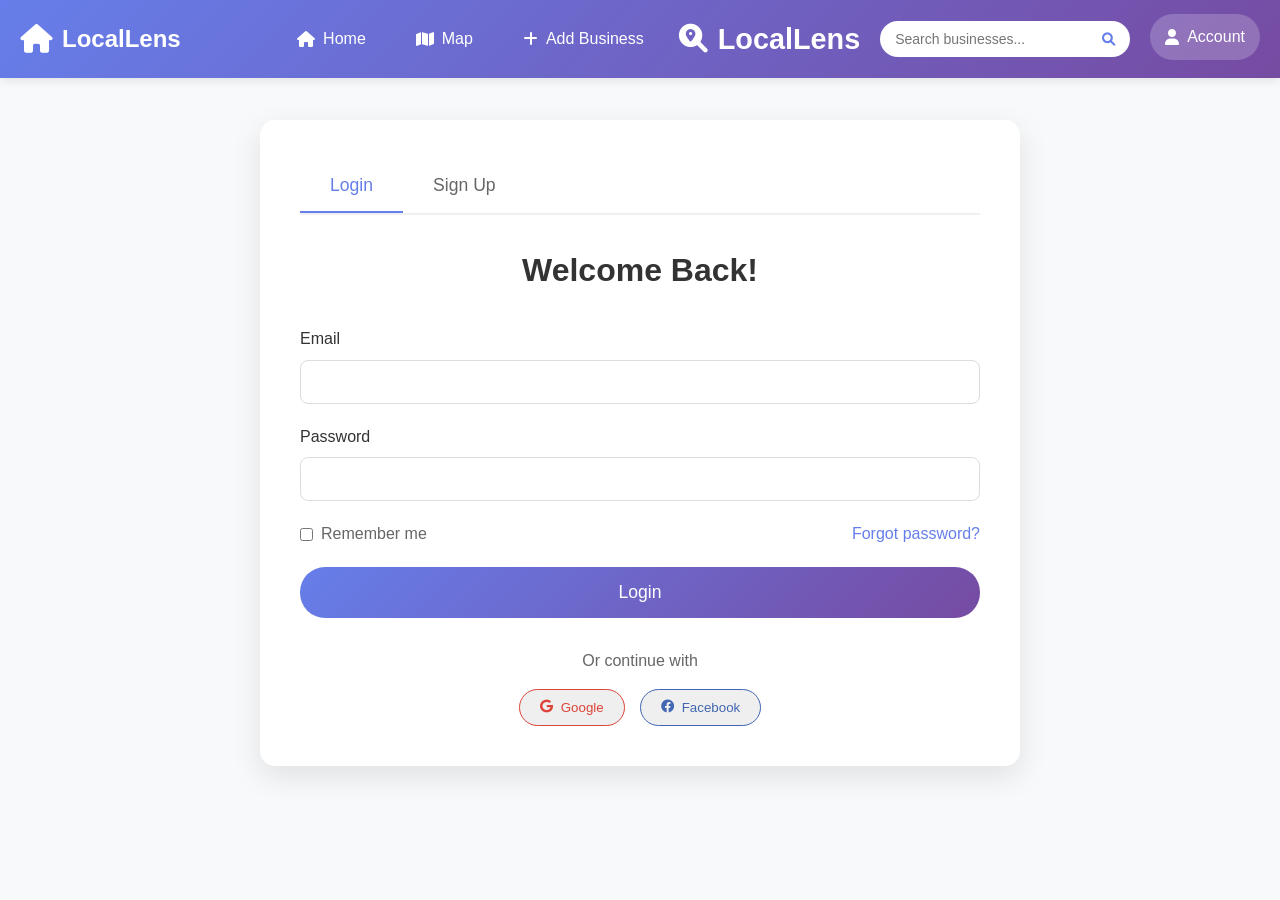
==== account.html @ c3199fb7 "Created first copy of app" ====
<!DOCTYPE html>
<html lang="en">
<head>
    <meta charset="UTF-8">
    <meta name="viewport" content="width=device-width, initial-scale=1.0">
    <title>LocalLens - Account</title>
    <link rel="stylesheet" href="styles.css">
    <link href="https://cdnjs.cloudflare.com/ajax/libs/font-awesome/6.0.0/css/all.min.css" rel="stylesheet">
</head>
<body>
    <!-- Navigation Bar -->
    <nav class="navbar">
        <div class="nav-container">
            <div class="nav-logo">
                <i class="fas fa-home"></i>
                <span id="logo-text">LocalLens</span>
            </div>
            <div class="nav-items">
                <a href="index.html" class="nav-item">
                    <i class="fas fa-home"></i>
                    <span>Home</span>
                </a>
                <a href="map.html" class="nav-item">
                    <i class="fas fa-map"></i>
                    <span>Map</span>
                </a>
                <a href="add-business.html" class="nav-item">
                    <i class="fas fa-plus"></i>
                    <span>Add Business</span>
                </a>
                <div class="nav-brand">
                    <i class="fas fa-search-location"></i>
                    <span>LocalLens</span>
                </div>
                <div class="search-container">
                    <input type="text" placeholder="Search businesses..." id="account-search">
                    <button type="button"><i class="fas fa-search"></i></button>
                </div>
                <a href="account.html" class="nav-item active">
                    <i class="fas fa-user"></i>
                    <span>Account</span>
                </a>
            </div>
        </div>
    </nav>

    <!-- Main Content -->
    <div class="main-content">
        <!-- Account Section -->
        <div class="account-container">
            <!-- Authentication Section -->
            <div id="auth-section" class="auth-section">
                <div class="auth-tabs">
                    <button class="auth-tab active" data-tab="login">Login</button>
                    <button class="auth-tab" data-tab="signup">Sign Up</button>
                </div>

                <!-- Login Form -->
                <div id="login-form" class="auth-form active">
                    <h2>Welcome Back!</h2>
                    <form id="login-form-element">
                        <div class="form-group">
                            <label for="login-email">Email</label>
                            <input type="email" id="login-email" required>
                        </div>
                        <div class="form-group">
                            <label for="login-password">Password</label>
                            <input type="password" id="login-password" required>
                        </div>
                        <div class="form-options">
                            <label>
                                <input type="checkbox" id="remember-me">
                                Remember me
                            </label>
                            <a href="#" class="forgot-password">Forgot password?</a>
                        </div>
                        <button type="submit" class="submit-btn">Login</button>
                    </form>
                    <div class="social-login">
                        <p>Or continue with</p>
                        <div class="social-buttons">
                            <button class="social-btn google">
                                <i class="fab fa-google"></i>
                                Google
                            </button>
                            <button class="social-btn facebook">
                                <i class="fab fa-facebook"></i>
                                Facebook
                            </button>
                        </div>
                    </div>
                </div>

                <!-- Sign Up Form -->
                <div id="signup-form" class="auth-form">
                    <h2>Join LocalLens</h2>
                    <form id="signup-form-element">
                        <div class="form-group">
                            <label for="signup-name">Full Name</label>
                            <input type="text" id="signup-name" required>
                        </div>
                        <div class="form-group">
                            <label for="signup-email">Email</label>
                            <input type="email" id="signup-email" required>
                        </div>
                        <div class="form-group">
                            <label for="signup-password">Password</label>
                            <input type="password" id="signup-password" required>
                        </div>
                        <div class="form-group">
                            <label for="confirm-password">Confirm Password</label>
                            <input type="password" id="confirm-password" required>
                        </div>
                        <div class="form-options">
                            <label>
                                <input type="checkbox" id="agree-terms" required>
                                I agree to the Terms of Service and Privacy Policy
                            </label>
                        </div>
                        <button type="submit" class="submit-btn">Create Account</button>
                    </form>
                </div>
            </div>

            <!-- User Profile Section (Hidden by default) -->
            <div id="profile-section" class="profile-section" style="display: none;">
                <div class="profile-header">
                    <div class="profile-info">
                        <div class="profile-picture-container">
                            <img id="profile-picture" src="https://images.unsplash.com/photo-1535713875002-d1d0cf377fde?w=150&h=150&fit=crop&crop=face" alt="Profile Picture">
                            <button id="change-profile-pic" class="change-pic-btn">
                                <i class="fas fa-camera"></i>
                            </button>
                        </div>
                        <div class="profile-details">
                            <h2 id="profile-username">John Doe</h2>
                            <p id="profile-bio">Food enthusiast and local business supporter</p>
                        </div>
                    </div>
                    <button id="edit-profile-btn" class="edit-profile-btn">
                        <i class="fas fa-edit"></i>
                        Edit Profile
                    </button>
                </div>

                <!-- Profile Tabs -->
                <div class="profile-tabs">
                    <button class="profile-tab active" data-tab="favorites">Favorites</button>
                    <button class="profile-tab" data-tab="recent">Recently Viewed</button>
                    <button class="profile-tab" data-tab="reviews">My Reviews</button>
                </div>

                <!-- Favorites Tab -->
                <div id="favorites-tab" class="profile-content active">
                    <div class="favorites-grid">
                        <div class="favorite-item">
                            <img src="https://images.unsplash.com/photo-1565299624946-b28f40a0ca4b?w=300&h=200&fit=crop" alt="Business">
                            <div class="favorite-info">
                                <h4>Taco Paradise</h4>
                                <div class="favorite-rating">
                                    <i class="fas fa-star"></i>
                                    <span>4.5</span>
                                </div>
                                <p>Mexican Food • $$</p>
                                <button class="remove-favorite">
                                    <i class="fas fa-heart-broken"></i>
                                    Remove
                                </button>
                            </div>
                        </div>
                        <div class="favorite-item">
                            <img src="https://images.unsplash.com/photo-1546549032-9571cd6b27df?w=300&h=200&fit=crop" alt="Business">
                            <div class="favorite-info">
                                <h4>Artisan Coffee Co.</h4>
                                <div class="favorite-rating">
                                    <i class="fas fa-star"></i>
                                    <span>4.8</span>
                                </div>
                                <p>Coffee Shop • $</p>
                                <button class="remove-favorite">
                                    <i class="fas fa-heart-broken"></i>
                                    Remove
                                </button>
                            </div>
                        </div>
                    </div>
                </div>

                <!-- Recently Viewed Tab -->
                <div id="recent-tab" class="profile-content">
                    <div class="recent-list">
                        <div class="recent-item">
                            <div class="recent-info">
                                <h4>Local Bookstore</h4>
                                <p>Visited 2 days ago</p>
                                <div class="recent-rating">
                                    <i class="fas fa-star"></i>
                                    <span>4.2</span>
                                </div>
                            </div>
                            <a href="#" class="view-again-btn">View Again</a>
                        </div>
                        <div class="recent-item">
                            <div class="recent-info">
                                <h4>Community Garden</h4>
                                <p>Visited 1 week ago</p>
                                <div class="recent-rating">
                                    <i class="fas fa-star"></i>
                                    <span>4.7</span>
                                </div>
                            </div>
                            <a href="#" class="view-again-btn">View Again</a>
                        </div>
                    </div>
                </div>

                <!-- Reviews Tab -->
                <div id="reviews-tab" class="profile-content">
                    <div class="reviews-list">
                        <div class="review-item">
                            <div class="review-header">
                                <h4>Taco Paradise</h4>
                                <div class="review-stars">
                                    <i class="fas fa-star"></i>
                                    <i class="fas fa-star"></i>
                                    <i class="fas fa-star"></i>
                                    <i class="fas fa-star"></i>
                                    <i class="fas fa-star"></i>
                                </div>
                                <span class="review-date">2 days ago</span>
                            </div>
                            <p class="review-text">Amazing tacos and friendly service! The margaritas are also fantastic.</p>
                            <button class="edit-review-btn">
                                <i class="fas fa-edit"></i>
                                Edit Review
                            </button>
                        </div>
                        <div class="review-item">
                            <div class="review-header">
                                <h4>Artisan Coffee Co.</h4>
                                <div class="review-stars">
                                    <i class="fas fa-star"></i>
                                    <i class="fas fa-star"></i>
                                    <i class="fas fa-star"></i>
                                    <i class="fas fa-star"></i>
                                    <i class="far fa-star"></i>
                                </div>
                                <span class="review-date">1 week ago</span>
                            </div>
                            <p class="review-text">Great coffee and cozy atmosphere. A bit pricey but worth it for the quality.</p>
                            <button class="edit-review-btn">
                                <i class="fas fa-edit"></i>
                                Edit Review
                            </button>
                        </div>
                    </div>
                </div>
            </div>
        </div>
    </div>

    <!-- Edit Profile Modal -->
    <div id="edit-profile-modal" class="modal">
        <div class="modal-content">
            <div class="modal-header">
                <h2>Edit Profile</h2>
                <button class="close-btn">&times;</button>
            </div>
            <div class="modal-body">
                <form id="edit-profile-form">
                    <div class="form-group">
                        <label for="edit-name">Full Name</label>
                        <input type="text" id="edit-name" value="John Doe">
                    </div>
                    <div class="form-group">
                        <label for="edit-bio">Bio</label>
                        <textarea id="edit-bio" rows="4">Food enthusiast and local business supporter</textarea>
                    </div>
                    <div class="form-group">
                        <label for="edit-email">Email</label>
                        <input type="email" id="edit-email" value="john.doe@example.com">
                    </div>
                    <button type="submit" class="submit-btn">Save Changes</button>
                </form>
            </div>
        </div>
    </div>

    <script src="script.js"></script>
</body>
</html>
---- styles.css ----
/* Global Styles */
* {
    margin: 0;
    padding: 0;
    box-sizing: border-box;
}

body {
    font-family: 'Segoe UI', Tahoma, Geneva, Verdana, sans-serif;
    line-height: 1.6;
    color: #333;
    background-color: #f8f9fa;
}

.container {
    max-width: 1200px;
    margin: 0 auto;
    padding: 0 20px;
}

/* Navigation Bar */
.navbar {
    background: linear-gradient(135deg, #667eea 0%, #764ba2 100%);
    padding: 1rem 0;
    position: fixed;
    top: 0;
    width: 100%;
    z-index: 1000;
    box-shadow: 0 2px 10px rgba(0,0,0,0.1);
}

.nav-container {
    max-width: 1400px;
    margin: 0 auto;
    display: flex;
    justify-content: space-between;
    align-items: center;
    padding: 0 20px;
}

.nav-logo {
    display: flex;
    align-items: center;
    color: white;
    font-size: 1.5rem;
    font-weight: bold;
    text-decoration: none;
}

.nav-logo i {
    margin-right: 10px;
    font-size: 1.8rem;
}

.nav-items {
    display: flex;
    align-items: center;
    gap: 20px;
    flex-wrap: wrap;
}

.nav-item {
    display: flex;
    align-items: center;
    color: white;
    text-decoration: none;
    padding: 10px 15px;
    border-radius: 25px;
    transition: all 0.3s ease;
}

.nav-item:hover, .nav-item.active {
    background: rgba(255,255,255,0.2);
    transform: translateY(-2px);
}

.nav-item i {
    margin-right: 8px;
}

.nav-brand {
    color: white;
    font-size: 1.8rem;
    font-weight: bold;
    text-decoration: none;
    display: flex;
    align-items: center;
}

.nav-brand i {
    margin-right: 10px;
}

.search-container {
    position: relative;
    display: flex;
    align-items: center;
}

.search-container input {
    padding: 10px 40px 10px 15px;
    border: none;
    border-radius: 25px;
    width: 250px;
    outline: none;
    font-size: 14px;
}

.search-container button {
    position: absolute;
    right: 5px;
    background: none;
    border: none;
    color: #667eea;
    cursor: pointer;
    padding: 5px 10px;
}

/* Hero Section */
.hero {
    height: 100vh;
    background: linear-gradient(rgba(0,0,0,0.4), rgba(0,0,0,0.4)), 
                url('https://images.unsplash.com/photo-1519501025264-65ba15a82390?w=1920&h=1080&fit=crop');
    background-size: cover;
    background-position: center;
    display: flex;
    align-items: center;
    justify-content: center;
    text-align: center;
    color: white;
}

.hero-overlay {
    max-width: 800px;
    padding: 0 20px;
}

.hero-content h1 {
    font-size: 3.5rem;
    margin-bottom: 1rem;
    text-shadow: 2px 2px 4px rgba(0,0,0,0.5);
}

.hero-content p {
    font-size: 1.3rem;
    margin-bottom: 2rem;
    text-shadow: 1px 1px 2px rgba(0,0,0,0.5);
}

.cta-button {
    background: linear-gradient(45deg, #ff6b6b, #ee5a24);
    color: white;
    padding: 15px 30px;
    border: none;
    border-radius: 50px;
    font-size: 1.1rem;
    cursor: pointer;
    transition: all 0.3s ease;
    text-decoration: none;
    display: inline-flex;
    align-items: center;
    gap: 10px;
}

.cta-button:hover {
    transform: translateY(-3px);
    box-shadow: 0 10px 20px rgba(0,0,0,0.2);
}

/* How It Works Section */
.how-it-works {
    padding: 80px 0;
    background: white;
}

.how-it-works h2 {
    text-align: center;
    font-size: 2.5rem;
    margin-bottom: 3rem;
    color: #333;
}

.steps-container {
    display: grid;
    grid-template-columns: repeat(auto-fit, minmax(300px, 1fr));
    gap: 40px;
}

.step {
    text-align: center;
    padding: 30px;
    border-radius: 15px;
    background: #f8f9fa;
    transition: transform 0.3s ease;
}

.step:hover {
    transform: translateY(-10px);
}

.step-icon {
    width: 80px;
    height: 80px;
    background: linear-gradient(135deg, #667eea 0%, #764ba2 100%);
    border-radius: 50%;
    display: flex;
    align-items: center;
    justify-content: center;
    margin: 0 auto 20px;
    color: white;
    font-size: 2rem;
}

.step h3 {
    font-size: 1.5rem;
    margin-bottom: 15px;
    color: #333;
}

.step p {
    color: #666;
    line-height: 1.6;
}

/* About Us Section */
.about-us {
    padding: 80px 0;
    background: linear-gradient(135deg, #f093fb 0%, #f5576c 100%);
    color: white;
}

.about-content {
    display: grid;
    grid-template-columns: 1fr 1fr;
    gap: 50px;
    align-items: center;
}

.about-text h2 {
    font-size: 2.5rem;
    margin-bottom: 2rem;
}

.about-text p {
    font-size: 1.1rem;
    line-height: 1.8;
    margin-bottom: 1.5rem;
}

.about-image {
    border-radius: 15px;
    overflow: hidden;
    box-shadow: 0 20px 40px rgba(0,0,0,0.2);
}

.about-image img {
    width: 100%;
    height: auto;
    display: block;
}

/* Footer */
.footer {
    background: #2c3e50;
    color: white;
    padding: 50px 0 20px;
}

.footer-content {
    display: grid;
    grid-template-columns: repeat(auto-fit, minmax(250px, 1fr));
    gap: 40px;
    margin-bottom: 30px;
}

.footer-section h3 {
    font-size: 1.3rem;
    margin-bottom: 20px;
}

.footer-section ul {
    list-style: none;
}

.footer-section ul li {
    margin-bottom: 10px;
}

.footer-section ul li a {
    color: #bdc3c7;
    text-decoration: none;
    transition: color 0.3s ease;
}

.footer-section ul li a:hover {
    color: white;
}

.social-links {
    display: flex;
    gap: 15px;
}

.social-links a {
    color: #bdc3c7;
    font-size: 1.5rem;
    transition: color 0.3s ease;
}

.social-links a:hover {
    color: white;
}

.footer-bottom {
    text-align: center;
    padding-top: 20px;
    border-top: 1px solid #34495e;
    color: #bdc3c7;
}

/* Main Content */
.main-content {
    margin-top: 80px;
    min-height: calc(100vh - 80px);
}

/* Map Controls */
.map-controls {
    display: flex;
    justify-content: space-between;
    align-items: center;
    padding: 20px;
    background: white;
    border-bottom: 1px solid #e9ecef;
    position: sticky;
    top: 80px;
    z-index: 100;
}

.control-btn {
    background: #667eea;
    color: white;
    border: none;
    padding: 10px 20px;
    border-radius: 25px;
    cursor: pointer;
    display: flex;
    align-items: center;
    gap: 8px;
    transition: all 0.3s ease;
}

.control-btn:hover {
    background: #5a67d8;
    transform: translateY(-2px);
}

.filter-container {
    position: relative;
}

.filter-dropdown {
    position: absolute;
    top: 100%;
    right: 0;
    background: white;
    border: 1px solid #e9ecef;
    border-radius: 10px;
    padding: 20px;
    min-width: 250px;
    box-shadow: 0 10px 30px rgba(0,0,0,0.1);
    display: none;
    z-index: 1000;
}

.filter-dropdown.show {
    display: block;
}

.filter-group {
    margin-bottom: 15px;
}

.filter-group label {
    display: block;
    margin-bottom: 5px;
    font-weight: 500;
}

.filter-group select {
    width: 100%;
    padding: 8px 12px;
    border: 1px solid #ddd;
    border-radius: 5px;
    outline: none;
}

.apply-btn {
    background: #28a745;
    color: white;
    border: none;
    padding: 10px 20px;
    border-radius: 5px;
    cursor: pointer;
    width: 100%;
    font-weight: 500;
}

/* Map and Business Container */
.map-business-container {
    display: grid;
    grid-template-columns: 1fr 1fr;
    height: calc(100vh - 140px);
}

.map-section {
    position: relative;
    background: #f8f9fa;
    border-right: 1px solid #e9ecef;
}

#map {
    width: 100%;
    height: 100%;
}

.map-placeholder {
    display: flex;
    flex-direction: column;
    align-items: center;
    justify-content: center;
    height: 100%;
    color: #666;
    font-size: 1.2rem;
}

.map-placeholder i {
    font-size: 4rem;
    margin-bottom: 20px;
    color: #ccc;
}

.business-list-section {
    background: white;
    display: flex;
    flex-direction: column;
}

.business-list-header {
    display: flex;
    justify-content: space-between;
    align-items: center;
    padding: 20px;
    border-bottom: 1px solid #e9ecef;
}

.business-list-header h3 {
    font-size: 1.3rem;
    color: #333;
}

.view-toggle {
    display: flex;
    gap: 10px;
}

.view-btn {
    background: none;
    border: 1px solid #ddd;
    padding: 8px 12px;
    border-radius: 5px;
    cursor: pointer;
    transition: all 0.3s ease;
}

.view-btn.active {
    background: #667eea;
    color: white;
    border-color: #667eea;
}

/* Business List */
.business-list {
    flex: 1;
    overflow-y: auto;
}

.business-item {
    display: flex;
    justify-content: space-between;
    align-items: center;
    padding: 20px;
    border-bottom: 1px solid #e9ecef;
    transition: background 0.3s ease;
}

.business-item:hover {
    background: #f8f9fa;
}

.business-info h4 {
    font-size: 1.1rem;
    margin-bottom: 8px;
    color: #333;
}

.business-rating {
    display: flex;
    align-items: center;
    gap: 5px;
    margin-bottom: 8px;
}

.business-rating i {
    color: #ffc107;
}

.business-category, .business-price, .business-distance {
    color: #666;
    font-size: 0.9rem;
    margin-bottom: 5px;
}

.business-actions {
    display: flex;
    gap: 10px;
}

.favorite-btn {
    background: none;
    border: none;
    color: #dc3545;
    cursor: pointer;
    font-size: 1.2rem;
    transition: color 0.3s ease;
}

.favorite-btn:hover, .favorite-btn.active {
    color: #c82333;
}

.details-btn {
    background: #667eea;
    color: white;
    border: none;
    padding: 8px 16px;
    border-radius: 20px;
    cursor: pointer;
    font-size: 0.9rem;
    transition: background 0.3s ease;
}

.details-btn:hover {
    background: #5a67d8;
}

/* Business Details Modal */
.modal {
    display: none;
    position: fixed;
    z-index: 2000;
    left: 0;
    top: 0;
    width: 100%;
    height: 100%;
    background: rgba(0,0,0,0.5);
}

.modal.show {
    display: flex;
    align-items: center;
    justify-content: center;
}

.modal-content {
    background: white;
    border-radius: 15px;
    max-width: 900px;
    width: 90%;
    max-height: 90vh;
    overflow-y: auto;
    position: relative;
}

.modal-header {
    display: flex;
    justify-content: space-between;
    align-items: center;
    padding: 20px;
    border-bottom: 1px solid #e9ecef;
}

.modal-header h2 {
    color: #333;
}

.close-btn {
    background: none;
    border: none;
    font-size: 1.5rem;
    cursor: pointer;
    color: #666;
}

.modal-body {
    padding: 20px;
}

.business-details {
    display: grid;
    grid-template-columns: 1fr 1fr;
    gap: 30px;
}

.details-left {
    display: flex;
    flex-direction: column;
    gap: 20px;
}

.business-image {
    border-radius: 10px;
    overflow: hidden;
}

.business-image img {
    width: 100%;
    height: 200px;
    object-fit: cover;
}

.business-rating {
    display: flex;
    align-items: center;
    gap: 10px;
}

.stars {
    color: #ffc107;
}

.details-right {
    display: flex;
    flex-direction: column;
    gap: 25px;
}

.info-section h3, .description-section h3, .menu-section h3, .reviews-section h3 {
    font-size: 1.3rem;
    margin-bottom: 15px;
    color: #333;
}

.info-item {
    display: flex;
    align-items: center;
    gap: 10px;
    margin-bottom: 10px;
}

.info-item i {
    color: #667eea;
    width: 20px;
}

.menu-list {
    list-style: none;
}

.menu-list li {
    padding: 8px 0;
    border-bottom: 1px solid #f0f0f0;
}

.review-item {
    padding: 15px;
    border: 1px solid #e9ecef;
    border-radius: 10px;
    margin-bottom: 15px;
}

.reviewer {
    font-weight: 600;
    color: #333;
}

.review-stars {
    color: #ffc107;
}

.review-text {
    margin-top: 10px;
    color: #666;
}

.modal-footer {
    display: flex;
    gap: 15px;
    padding: 20px;
    border-top: 1px solid #e9ecef;
}

.favorite-btn-modal {
    background: #dc3545;
    color: white;
    border: none;
    padding: 10px 20px;
    border-radius: 25px;
    cursor: pointer;
    display: flex;
    align-items: center;
    gap: 8px;
    transition: background 0.3s ease;
}

.favorite-btn-modal:hover {
    background: #c82333;
}

.write-review-btn {
    background: #667eea;
    color: white;
    border: none;
    padding: 10px 20px;
    border-radius: 25px;
    cursor: pointer;
    display: flex;
    align-items: center;
    gap: 8px;
    transition: background 0.3s ease;
}

.write-review-btn:hover {
    background: #5a67d8;
}

/* Account Section */
.account-container {
    max-width: 800px;
    margin: 0 auto;
    padding: 40px 20px;
}

/* Add Business Section */
.add-business-container {
    max-width: 1000px;
    margin: 0 auto;
    padding: 40px 20px;
}

.page-header {
    text-align: center;
    margin-bottom: 40px;
}

.page-header h1 {
    font-size: 2.5rem;
    margin-bottom: 15px;
    color: #333;
}

.page-header p {
    font-size: 1.2rem;
    color: #666;
}

.business-form-container {
    background: white;
    border-radius: 15px;
    padding: 40px;
    box-shadow: 0 10px 30px rgba(0,0,0,0.1);
}

.business-form {
    display: flex;
    flex-direction: column;
    gap: 30px;
}

.form-section {
    border-bottom: 1px solid #e9ecef;
    padding-bottom: 30px;
}

.form-section:last-child {
    border-bottom: none;
    padding-bottom: 0;
}

.form-section h2 {
    font-size: 1.5rem;
    margin-bottom: 20px;
    color: #333;
    display: flex;
    align-items: center;
    gap: 10px;
}

.form-grid {
    display: grid;
    grid-template-columns: repeat(auto-fit, minmax(250px, 1fr));
    gap: 20px;
}

.form-group textarea {
    resize: vertical;
    min-height: 100px;
}

.help-text {
    font-size: 0.9rem;
    color: #666;
    margin-top: 5px;
}

.form-actions {
    display: flex;
    gap: 15px;
    justify-content: flex-end;
    margin-top: 30px;
}

.primary-btn {
    background: linear-gradient(135deg, #667eea 0%, #764ba2 100%);
    color: white;
    border: none;
    padding: 15px 30px;
    border-radius: 25px;
    cursor: pointer;
    font-size: 1.1rem;
    display: flex;
    align-items: center;
    gap: 10px;
    transition: all 0.3s ease;
}

.primary-btn:hover {
    transform: translateY(-2px);
    box-shadow: 0 10px 20px rgba(0,0,0,0.2);
}

.secondary-btn {
    background: #6c757d;
    color: white;
    border: none;
    padding: 15px 30px;
    border-radius: 25px;
    cursor: pointer;
    font-size: 1.1rem;
    display: flex;
    align-items: center;
    gap: 10px;
    transition: all 0.3s ease;
}

.secondary-btn:hover {
    background: #5a6268;
    transform: translateY(-2px);
}

/* Success Message */
.success-message {
    background: linear-gradient(135deg, #28a745 0%, #20c997 100%);
    border-radius: 15px;
    padding: 40px;
    text-align: center;
    color: white;
    margin-top: 30px;
}

.success-content i {
    font-size: 4rem;
    margin-bottom: 20px;
}

.success-content h3 {
    font-size: 2rem;
    margin-bottom: 15px;
}

.success-content p {
    font-size: 1.1rem;
    margin-bottom: 30px;
    opacity: 0.9;
}

.success-btn {
    background: white;
    color: #28a745;
    border: none;
    padding: 12px 25px;
    border-radius: 25px;
    cursor: pointer;
    font-size: 1rem;
    margin: 0 10px;
    transition: all 0.3s ease;
}

.success-btn:hover {
    transform: translateY(-2px);
    box-shadow: 0 5px 15px rgba(0,0,0,0.2);
}

.auth-section {
    background: white;
    border-radius: 15px;
    padding: 40px;
    box-shadow: 0 10px 30px rgba(0,0,0,0.1);
    margin-bottom: 40px;
}

.auth-tabs {
    display: flex;
    margin-bottom: 30px;
    border-bottom: 2px solid #f0f0f0;
}

.auth-tab {
    background: none;
    border: none;
    padding: 15px 30px;
    font-size: 1.1rem;
    cursor: pointer;
    color: #666;
    border-bottom: 2px solid transparent;
    transition: all 0.3s ease;
}

.auth-tab.active {
    color: #667eea;
    border-bottom-color: #667eea;
}

.auth-form {
    display: none;
}

.auth-form.active {
    display: block;
}

.auth-form h2 {
    font-size: 2rem;
    margin-bottom: 30px;
    color: #333;
    text-align: center;
}

.form-group {
    margin-bottom: 20px;
}

.form-group label {
    display: block;
    margin-bottom: 8px;
    font-weight: 500;
    color: #333;
}

.form-group input, .form-group textarea {
    width: 100%;
    padding: 12px 15px;
    border: 1px solid #ddd;
    border-radius: 8px;
    font-size: 1rem;
    outline: none;
    transition: border-color 0.3s ease;
}

.form-group input:focus, .form-group textarea:focus {
    border-color: #667eea;
}

.form-options {
    display: flex;
    justify-content: space-between;
    align-items: center;
    margin-bottom: 20px;
}

.form-options label {
    display: flex;
    align-items: center;
    gap: 8px;
    color: #666;
}

.forgot-password {
    color: #667eea;
    text-decoration: none;
}

.forgot-password:hover {
    text-decoration: underline;
}

.submit-btn {
    background: linear-gradient(135deg, #667eea 0%, #764ba2 100%);
    color: white;
    border: none;
    padding: 15px 30px;
    border-radius: 25px;
    font-size: 1.1rem;
    cursor: pointer;
    width: 100%;
    transition: transform 0.3s ease;
}

.submit-btn:hover {
    transform: translateY(-2px);
}

.social-login {
    text-align: center;
    margin-top: 30px;
}

.social-login p {
    color: #666;
    margin-bottom: 15px;
}

.social-buttons {
    display: flex;
    gap: 15px;
    justify-content: center;
}

.social-btn {
    padding: 10px 20px;
    border: 1px solid #ddd;
    border-radius: 25px;
    cursor: pointer;
    display: flex;
    align-items: center;
    gap: 8px;
    transition: all 0.3s ease;
    text-decoration: none;
    color: #333;
}

.social-btn:hover {
    background: #f8f9fa;
    transform: translateY(-2px);
}

.social-btn.google {
    color: #db4437;
    border-color: #db4437;
}

.social-btn.facebook {
    color: #4267B2;
    border-color: #4267B2;
}

/* Profile Section */
.profile-section {
    background: white;
    border-radius: 15px;
    padding: 40px;
    box-shadow: 0 10px 30px rgba(0,0,0,0.1);
}

.profile-header {
    display: flex;
    justify-content: space-between;
    align-items: center;
    margin-bottom: 30px;
    padding-bottom: 20px;
    border-bottom: 1px solid #e9ecef;
}

.profile-info {
    display: flex;
    align-items: center;
    gap: 30px;
}

.profile-picture-container {
    position: relative;
}

.profile-picture-container img {
    width: 120px;
    height: 120px;
    border-radius: 50%;
    object-fit: cover;
    border: 4px solid #667eea;
}

.change-pic-btn {
    position: absolute;
    bottom: 0;
    right: 0;
    background: #667eea;
    color: white;
    border: none;
    border-radius: 50%;
    width: 40px;
    height: 40px;
    cursor: pointer;
    display: flex;
    align-items: center;
    justify-content: center;
    box-shadow: 0 2px 10px rgba(0,0,0,0.2);
}

.edit-profile-btn {
    background: #667eea;
    color: white;
    border: none;
    padding: 10px 20px;
    border-radius: 25px;
    cursor: pointer;
    display: flex;
    align-items: center;
    gap: 8px;
    transition: background 0.3s ease;
}

.edit-profile-btn:hover {
    background: #5a67d8;
}

.profile-tabs {
    display: flex;
    margin-bottom: 30px;
    border-bottom: 2px solid #f0f0f0;
}

.profile-tab {
    background: none;
    border: none;
    padding: 15px 30px;
    font-size: 1.1rem;
    cursor: pointer;
    color: #666;
    border-bottom: 2px solid transparent;
    transition: all 0.3s ease;
}

.profile-tab.active {
    color: #667eea;
    border-bottom-color: #667eea;
}

.profile-content {
    display: none;
}

.profile-content.active {
    display: block;
}

/* Favorites Grid */
.favorites-grid {
    display: grid;
    grid-template-columns: repeat(auto-fill, minmax(300px, 1fr));
    gap: 20px;
}

.favorite-item {
    background: #f8f9fa;
    border-radius: 15px;
    overflow: hidden;
    transition: transform 0.3s ease;
}

.favorite-item:hover {
    transform: translateY(-5px);
}

.favorite-item img {
    width: 100%;
    height: 200px;
    object-fit: cover;
}

.favorite-info {
    padding: 20px;
}

.favorite-info h4 {
    font-size: 1.2rem;
    margin-bottom: 10px;
    color: #333;
}

.favorite-rating {
    display: flex;
    align-items: center;
    gap: 5px;
    margin-bottom: 10px;
}

.favorite-rating i {
    color: #ffc107;
}

.favorite-info p {
    color: #666;
    margin-bottom: 15px;
}

.remove-favorite {
    background: #dc3545;
    color: white;
    border: none;
    padding: 8px 15px;
    border-radius: 20px;
    cursor: pointer;
    font-size: 0.9rem;
    transition: background 0.3s ease;
    display: flex;
    align-items: center;
    gap: 5px;
}

.remove-favorite:hover {
    background: #c82333;
}

/* Recent List */
.recent-list {
    display: flex;
    flex-direction: column;
    gap: 15px;
}

.recent-item {
    display: flex;
    justify-content: space-between;
    align-items: center;
    padding: 20px;
    background: #f8f9fa;
    border-radius: 10px;
    transition: background 0.3s ease;
}

.recent-item:hover {
    background: #e9ecef;
}

.recent-info h4 {
    font-size: 1.1rem;
    margin-bottom: 5px;
    color: #333;
}

.recent-info p {
    color: #666;
    margin-bottom: 10px;
}

.recent-rating {
    display: flex;
    align-items: center;
    gap: 5px;
}

.recent-rating i {
    color: #ffc107;
}

.view-again-btn {
    background: #667eea;
    color: white;
    border: none;
    padding: 8px 16px;
    border-radius: 20px;
    cursor: pointer;
    font-size: 0.9rem;
    transition: background 0.3s ease;
    text-decoration: none;
}

.view-again-btn:hover {
    background: #5a67d8;
}

/* Reviews List */
.reviews-list {
    display: flex;
    flex-direction: column;
    gap: 20px;
}

.review-item {
    padding: 20px;
    background: #f8f9fa;
    border-radius: 10px;
    border: 1px solid #e9ecef;
}

.review-header {
    display: flex;
    justify-content: space-between;
    align-items: center;
    margin-bottom: 15px;
}

.review-header h4 {
    font-size: 1.1rem;
    color: #333;
}

.review-date {
    color: #666;
    font-size: 0.9rem;
}

.edit-review-btn {
    background: #667eea;
    color: white;
    border: none;
    padding: 8px 16px;
    border-radius: 20px;
    cursor: pointer;
    font-size: 0.9rem;
    transition: background 0.3s ease;
    display: flex;
    align-items: center;
    gap: 5px;
}

.edit-review-btn:hover {
    background: #5a67d8;
}

/* Responsive Design */
@media (max-width: 768px) {
    .nav-container {
        flex-direction: column;
        gap: 15px;
    }

    .nav-items {
        flex-wrap: wrap;
        justify-content: center;
        gap: 15px;
    }

    .search-container input {
        width: 200px;
    }

    .hero-content h1 {
        font-size: 2.5rem;
    }

    .about-content {
        grid-template-columns: 1fr;
        text-align: center;
    }

    .map-business-container {
        grid-template-columns: 1fr;
        height: auto;
    }

    .map-section {
        height: 400px;
        border-right: none;
        border-bottom: 1px solid #e9ecef;
    }

    .business-list-section {
        height: 600px;
    }

    .business-details {
        grid-template-columns: 1fr;
    }

    .profile-info {
        flex-direction: column;
        text-align: center;
        gap: 20px;
    }

    .favorites-grid {
        grid-template-columns: 1fr;
    }

    .recent-item {
        flex-direction: column;
        align-items: flex-start;
        gap: 15px;
    }

    .modal-content {
        width: 95%;
        margin: 20px;
    }
}

@media (max-width: 480px) {
    .hero-content h1 {
        font-size: 2rem;
    }

    .hero-content p {
        font-size: 1.1rem;
    }

    .steps-container {
        grid-template-columns: 1fr;
    }

    .auth-section, .profile-section {
        padding: 20px;
    }

    .search-container input {
        width: 150px;
    }

    .map-controls {
        flex-direction: column;
        gap: 15px;
    }

    .filter-dropdown {
        right: -50px;
    }
}
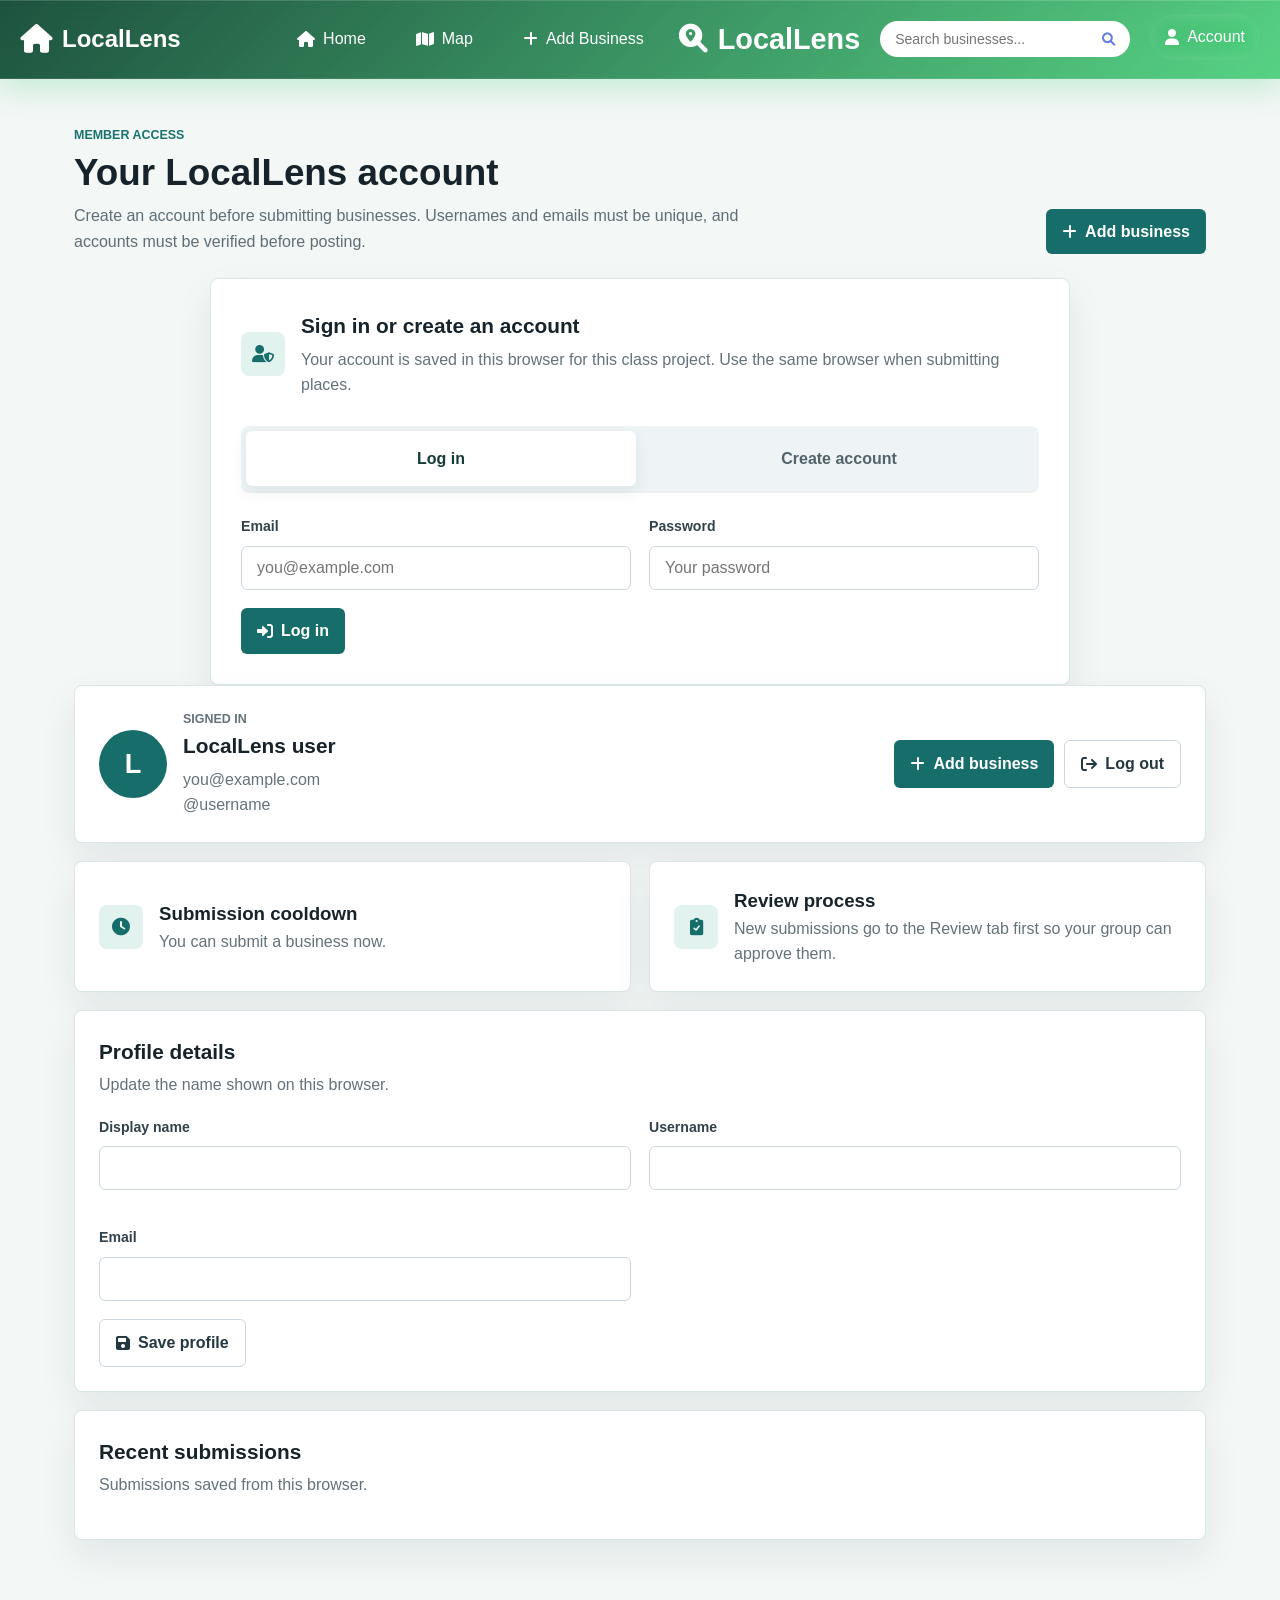
==== commit e8d69807: "Add username and email verification UI" ====
--- a/account.html
+++ b/account.html
@@ -4,288 +4,189 @@
     <meta charset="UTF-8">
     <meta name="viewport" content="width=device-width, initial-scale=1.0">
     <title>LocalLens - Account</title>
-    <link rel="stylesheet" href="styles.css">
+    <link rel="stylesheet" href="styles.css?v=10">
+    <link rel="stylesheet" href="account.css?v=2">
     <link href="https://cdnjs.cloudflare.com/ajax/libs/font-awesome/6.0.0/css/all.min.css" rel="stylesheet">
 </head>
-<body>
-    <!-- Navigation Bar -->
+<body class="account-page">
     <nav class="navbar">
         <div class="nav-container">
-            <div class="nav-logo">
+            <a class="nav-logo" href="index.html" aria-label="LocalLens home">
                 <i class="fas fa-home"></i>
                 <span id="logo-text">LocalLens</span>
-            </div>
+            </a>
             <div class="nav-items">
-                <a href="index.html" class="nav-item">
-                    <i class="fas fa-home"></i>
-                    <span>Home</span>
-                </a>
-                <a href="map.html" class="nav-item">
-                    <i class="fas fa-map"></i>
-                    <span>Map</span>
-                </a>
-                <a href="add-business.html" class="nav-item">
-                    <i class="fas fa-plus"></i>
-                    <span>Add Business</span>
-                </a>
-                <div class="nav-brand">
-                    <i class="fas fa-search-location"></i>
-                    <span>LocalLens</span>
-                </div>
+                <a href="index.html" class="nav-item"><i class="fas fa-home"></i><span>Home</span></a>
+                <a href="map.html" class="nav-item"><i class="fas fa-map"></i><span>Map</span></a>
+                <a href="add-business.html" class="nav-item"><i class="fas fa-plus"></i><span>Add Business</span></a>
+                <div class="nav-brand"><i class="fas fa-search-location"></i><span>LocalLens</span></div>
                 <div class="search-container">
                     <input type="text" placeholder="Search businesses..." id="account-search">
-                    <button type="button"><i class="fas fa-search"></i></button>
+                    <button type="button" aria-label="Search"><i class="fas fa-search"></i></button>
                 </div>
-                <a href="account.html" class="nav-item active">
-                    <i class="fas fa-user"></i>
-                    <span>Account</span>
-                </a>
+                <a href="account.html" class="nav-item active"><i class="fas fa-user"></i><span>Account</span></a>
             </div>
         </div>
     </nav>
 
-    <!-- Main Content -->
-    <div class="main-content">
-        <!-- Account Section -->
-        <div class="account-container">
-            <!-- Authentication Section -->
-            <div id="auth-section" class="auth-section">
-                <div class="auth-tabs">
-                    <button class="auth-tab active" data-tab="login">Login</button>
-                    <button class="auth-tab" data-tab="signup">Sign Up</button>
-                </div>
+    <main class="account-main">
+        <section class="account-hero">
+            <div>
+                <p class="account-kicker">Member access</p>
+                <h1>Your LocalLens account</h1>
+                <p>Create an account before submitting businesses. Usernames and emails must be unique, and accounts must be verified before posting.</p>
+            </div>
+            <a class="account-add-link" href="add-business.html"><i class="fas fa-plus"></i> Add business</a>
+        </section>
 
-                <!-- Login Form -->
-                <div id="login-form" class="auth-form active">
-                    <h2>Welcome Back!</h2>
-                    <form id="login-form-element">
-                        <div class="form-group">
-                            <label for="login-email">Email</label>
-                            <input type="email" id="login-email" required>
-                        </div>
-                        <div class="form-group">
-                            <label for="login-password">Password</label>
-                            <input type="password" id="login-password" required>
-                        </div>
-                        <div class="form-options">
-                            <label>
-                                <input type="checkbox" id="remember-me">
-                                Remember me
-                            </label>
-                            <a href="#" class="forgot-password">Forgot password?</a>
-                        </div>
-                        <button type="submit" class="submit-btn">Login</button>
-                    </form>
-                    <div class="social-login">
-                        <p>Or continue with</p>
-                        <div class="social-buttons">
-                            <button class="social-btn google">
-                                <i class="fab fa-google"></i>
-                                Google
-                            </button>
-                            <button class="social-btn facebook">
-                                <i class="fab fa-facebook"></i>
-                                Facebook
-                            </button>
-                        </div>
-                    </div>
-                </div>
-
-                <!-- Sign Up Form -->
-                <div id="signup-form" class="auth-form">
-                    <h2>Join LocalLens</h2>
-                    <form id="signup-form-element">
-                        <div class="form-group">
-                            <label for="signup-name">Full Name</label>
-                            <input type="text" id="signup-name" required>
-                        </div>
-                        <div class="form-group">
-                            <label for="signup-email">Email</label>
-                            <input type="email" id="signup-email" required>
-                        </div>
-                        <div class="form-group">
-                            <label for="signup-password">Password</label>
-                            <input type="password" id="signup-password" required>
-                        </div>
-                        <div class="form-group">
-                            <label for="confirm-password">Confirm Password</label>
-                            <input type="password" id="confirm-password" required>
-                        </div>
-                        <div class="form-options">
-                            <label>
-                                <input type="checkbox" id="agree-terms" required>
-                                I agree to the Terms of Service and Privacy Policy
-                            </label>
-                        </div>
-                        <button type="submit" class="submit-btn">Create Account</button>
-                    </form>
+        <section id="signed-out-view" class="account-card auth-card">
+            <div class="auth-intro">
+                <span class="auth-icon"><i class="fas fa-user-shield"></i></span>
+                <div>
+                    <h2>Sign in or create an account</h2>
+                    <p>Your account is saved in this browser for this class project. Use the same browser when submitting places.</p>
                 </div>
             </div>
 
-            <!-- User Profile Section (Hidden by default) -->
-            <div id="profile-section" class="profile-section" style="display: none;">
-                <div class="profile-header">
-                    <div class="profile-info">
-                        <div class="profile-picture-container">
-                            <img id="profile-picture" src="https://images.unsplash.com/photo-1535713875002-d1d0cf377fde?w=150&h=150&fit=crop&crop=face" alt="Profile Picture">
-                            <button id="change-profile-pic" class="change-pic-btn">
-                                <i class="fas fa-camera"></i>
-                            </button>
+            <div class="auth-tabs" role="tablist" aria-label="Account options">
+                <button class="auth-tab active" type="button" data-tab="login">Log in</button>
+                <button class="auth-tab" type="button" data-tab="signup">Create account</button>
+            </div>
+
+            <form id="login-form" class="auth-form active" autocomplete="on">
+                <div class="form-grid account-form-grid">
+                    <div class="form-group">
+                        <label for="login-email">Email</label>
+                        <input type="email" id="login-email" placeholder="you@example.com" required>
+                    </div>
+                    <div class="form-group">
+                        <label for="login-password">Password</label>
+                        <input type="password" id="login-password" placeholder="Your password" required>
+                    </div>
+                </div>
+                <button class="account-primary-btn" type="submit"><i class="fas fa-right-to-bracket"></i> Log in</button>
+            </form>
+
+            <form id="signup-form" class="auth-form" autocomplete="on">
+                <div class="form-grid account-form-grid">
+                    <div class="form-group">
+                        <label for="signup-name">Display name</label>
+                        <input type="text" id="signup-name" placeholder="Your name" required>
+                    </div>
+                    <div class="form-group">
+                        <label for="signup-username">Username</label>
+                        <input type="text" id="signup-username" minlength="3" maxlength="24" pattern="[A-Za-z0-9_]+" placeholder="local_user" required>
+                        <p class="input-help">Letters, numbers, and underscores only.</p>
+                    </div>
+                    <div class="form-group">
+                        <label for="signup-email">Email</label>
+                        <input type="email" id="signup-email" placeholder="you@example.com" required>
+                    </div>
+                    <div class="form-group">
+                        <label for="signup-password">Password</label>
+                        <input type="password" id="signup-password" minlength="4" placeholder="At least 4 characters" required>
+                    </div>
+                    <div class="form-group">
+                        <label for="signup-confirm-password">Confirm password</label>
+                        <input type="password" id="signup-confirm-password" minlength="4" placeholder="Retype password" required>
+                    </div>
+                </div>
+                <button class="account-primary-btn" type="submit"><i class="fas fa-user-plus"></i> Create account</button>
+            </form>
+        </section>
+
+        <section id="signed-in-view" class="account-dashboard" hidden>
+            <div class="account-card profile-card">
+                <div class="profile-summary">
+                    <div class="profile-avatar" id="profile-avatar">L</div>
+                    <div>
+                        <p class="account-kicker" id="verification-label">Signed in</p>
+                        <h2 id="profile-name">LocalLens user</h2>
+                        <p id="profile-email">you@example.com</p>
+                        <p id="profile-username" class="profile-username">@username</p>
+                    </div>
+                </div>
+                <div class="profile-actions">
+                    <a class="account-primary-btn" id="profile-add-business" href="add-business.html"><i class="fas fa-plus"></i> Add business</a>
+                    <button class="account-secondary-btn" id="logout-button" type="button"><i class="fas fa-arrow-right-from-bracket"></i> Log out</button>
+                </div>
+            </div>
+
+            <section id="verification-card" class="account-card verification-card" hidden>
+                <div class="section-title-row">
+                    <span class="status-icon warning"><i class="fas fa-envelope"></i></span>
+                    <div>
+                        <h2>Verify your email</h2>
+                        <p id="verification-message">Enter the code sent to your email before submitting businesses.</p>
+                    </div>
+                </div>
+                <form id="verification-form" class="verification-form">
+                    <div class="form-group">
+                        <label for="verification-code">Verification code</label>
+                        <input type="text" id="verification-code" maxlength="6" inputmode="numeric" placeholder="123456" required>
+                    </div>
+                    <div class="verification-actions">
+                        <button class="account-primary-btn" type="submit"><i class="fas fa-check"></i> Verify</button>
+                        <button class="account-secondary-btn" id="resend-code-button" type="button"><i class="fas fa-paper-plane"></i> Resend code</button>
+                    </div>
+                </form>
+            </section>
+
+            <div class="account-grid">
+                <article class="account-card status-card">
+                    <span class="status-icon"><i class="fas fa-clock"></i></span>
+                    <div>
+                        <h3>Submission cooldown</h3>
+                        <p id="cooldown-status">You can submit a business now.</p>
+                    </div>
+                </article>
+                <article class="account-card status-card">
+                    <span class="status-icon"><i class="fas fa-clipboard-check"></i></span>
+                    <div>
+                        <h3>Review process</h3>
+                        <p>New submissions go to the Review tab first so your group can approve them.</p>
+                    </div>
+                </article>
+            </div>
+
+            <section class="account-card profile-edit-card">
+                <div class="section-title-row">
+                    <div>
+                        <h2>Profile details</h2>
+                        <p>Update the name shown on this browser.</p>
+                    </div>
+                </div>
+                <form id="profile-form" class="profile-form">
+                    <div class="form-grid account-form-grid">
+                        <div class="form-group">
+                            <label for="edit-name">Display name</label>
+                            <input type="text" id="edit-name" required>
                         </div>
-                        <div class="profile-details">
-                            <h2 id="profile-username">John Doe</h2>
-                            <p id="profile-bio">Food enthusiast and local business supporter</p>
+                        <div class="form-group">
+                            <label for="edit-username">Username</label>
+                            <input type="text" id="edit-username" minlength="3" maxlength="24" pattern="[A-Za-z0-9_]+" required>
+                        </div>
+                        <div class="form-group">
+                            <label for="edit-email">Email</label>
+                            <input type="email" id="edit-email" required>
                         </div>
                     </div>
-                    <button id="edit-profile-btn" class="edit-profile-btn">
-                        <i class="fas fa-edit"></i>
-                        Edit Profile
-                    </button>
-                </div>
+                    <button class="account-secondary-btn" type="submit"><i class="fas fa-save"></i> Save profile</button>
+                </form>
+            </section>
 
-                <!-- Profile Tabs -->
-                <div class="profile-tabs">
-                    <button class="profile-tab active" data-tab="favorites">Favorites</button>
-                    <button class="profile-tab" data-tab="recent">Recently Viewed</button>
-                    <button class="profile-tab" data-tab="reviews">My Reviews</button>
-                </div>
-
-                <!-- Favorites Tab -->
-                <div id="favorites-tab" class="profile-content active">
-                    <div class="favorites-grid">
-                        <div class="favorite-item">
-                            <img src="https://images.unsplash.com/photo-1565299624946-b28f40a0ca4b?w=300&h=200&fit=crop" alt="Business">
-                            <div class="favorite-info">
-                                <h4>Taco Paradise</h4>
-                                <div class="favorite-rating">
-                                    <i class="fas fa-star"></i>
-                                    <span>4.5</span>
-                                </div>
-                                <p>Mexican Food • $$</p>
-                                <button class="remove-favorite">
-                                    <i class="fas fa-heart-broken"></i>
-                                    Remove
-                                </button>
-                            </div>
-                        </div>
-                        <div class="favorite-item">
-                            <img src="https://images.unsplash.com/photo-1546549032-9571cd6b27df?w=300&h=200&fit=crop" alt="Business">
-                            <div class="favorite-info">
-                                <h4>Artisan Coffee Co.</h4>
-                                <div class="favorite-rating">
-                                    <i class="fas fa-star"></i>
-                                    <span>4.8</span>
-                                </div>
-                                <p>Coffee Shop • $</p>
-                                <button class="remove-favorite">
-                                    <i class="fas fa-heart-broken"></i>
-                                    Remove
-                                </button>
-                            </div>
-                        </div>
+            <section class="account-card submissions-card">
+                <div class="section-title-row">
+                    <div>
+                        <h2>Recent submissions</h2>
+                        <p>Submissions saved from this browser.</p>
                     </div>
                 </div>
+                <div id="submission-list" class="submission-list"></div>
+            </section>
+        </section>
+    </main>
 
-                <!-- Recently Viewed Tab -->
-                <div id="recent-tab" class="profile-content">
-                    <div class="recent-list">
-                        <div class="recent-item">
-                            <div class="recent-info">
-                                <h4>Local Bookstore</h4>
-                                <p>Visited 2 days ago</p>
-                                <div class="recent-rating">
-                                    <i class="fas fa-star"></i>
-                                    <span>4.2</span>
-                                </div>
-                            </div>
-                            <a href="#" class="view-again-btn">View Again</a>
-                        </div>
-                        <div class="recent-item">
-                            <div class="recent-info">
-                                <h4>Community Garden</h4>
-                                <p>Visited 1 week ago</p>
-                                <div class="recent-rating">
-                                    <i class="fas fa-star"></i>
-                                    <span>4.7</span>
-                                </div>
-                            </div>
-                            <a href="#" class="view-again-btn">View Again</a>
-                        </div>
-                    </div>
-                </div>
-
-                <!-- Reviews Tab -->
-                <div id="reviews-tab" class="profile-content">
-                    <div class="reviews-list">
-                        <div class="review-item">
-                            <div class="review-header">
-                                <h4>Taco Paradise</h4>
-                                <div class="review-stars">
-                                    <i class="fas fa-star"></i>
-                                    <i class="fas fa-star"></i>
-                                    <i class="fas fa-star"></i>
-                                    <i class="fas fa-star"></i>
-                                    <i class="fas fa-star"></i>
-                                </div>
-                                <span class="review-date">2 days ago</span>
-                            </div>
-                            <p class="review-text">Amazing tacos and friendly service! The margaritas are also fantastic.</p>
-                            <button class="edit-review-btn">
-                                <i class="fas fa-edit"></i>
-                                Edit Review
-                            </button>
-                        </div>
-                        <div class="review-item">
-                            <div class="review-header">
-                                <h4>Artisan Coffee Co.</h4>
-                                <div class="review-stars">
-                                    <i class="fas fa-star"></i>
-                                    <i class="fas fa-star"></i>
-                                    <i class="fas fa-star"></i>
-                                    <i class="fas fa-star"></i>
-                                    <i class="far fa-star"></i>
-                                </div>
-                                <span class="review-date">1 week ago</span>
-                            </div>
-                            <p class="review-text">Great coffee and cozy atmosphere. A bit pricey but worth it for the quality.</p>
-                            <button class="edit-review-btn">
-                                <i class="fas fa-edit"></i>
-                                Edit Review
-                            </button>
-                        </div>
-                    </div>
-                </div>
-            </div>
-        </div>
-    </div>
-
-    <!-- Edit Profile Modal -->
-    <div id="edit-profile-modal" class="modal">
-        <div class="modal-content">
-            <div class="modal-header">
-                <h2>Edit Profile</h2>
-                <button class="close-btn">&times;</button>
-            </div>
-            <div class="modal-body">
-                <form id="edit-profile-form">
-                    <div class="form-group">
-                        <label for="edit-name">Full Name</label>
-                        <input type="text" id="edit-name" value="John Doe">
-                    </div>
-                    <div class="form-group">
-                        <label for="edit-bio">Bio</label>
-                        <textarea id="edit-bio" rows="4">Food enthusiast and local business supporter</textarea>
-                    </div>
-                    <div class="form-group">
-                        <label for="edit-email">Email</label>
-                        <input type="email" id="edit-email" value="john.doe@example.com">
-                    </div>
-                    <button type="submit" class="submit-btn">Save Changes</button>
-                </form>
-            </div>
-        </div>
-    </div>
-
-    <script src="script.js"></script>
+    <script src="account.js?v=2"></script>
 </body>
-</html>+</html>
--- a/styles.css
+++ b/styles.css
@@ -20,13 +20,23 @@
 
 /* Navigation Bar */
 .navbar {
-    background: linear-gradient(135deg, #667eea 0%, #764ba2 100%);
+    background: linear-gradient(
+        135deg,
+        rgba(6, 64, 43, 0.9),
+        rgba(34, 197, 94, 0.75)
+    );
+
+    backdrop-filter: blur(18px);
+    -webkit-backdrop-filter: blur(18px);
+    border-bottom: 1px solid rgba(255, 255, 255, 0.12);
+    box-shadow:
+        0 8px 32px rgba(34, 197, 94, 0.25),
+        inset 0 1px 0 rgba(255, 255, 255, 0.15);
     padding: 1rem 0;
     position: fixed;
     top: 0;
     width: 100%;
     z-index: 1000;
-    box-shadow: 0 2px 10px rgba(0,0,0,0.1);
 }
 
 .nav-container {
@@ -69,8 +79,10 @@
     transition: all 0.3s ease;
 }
 
-.nav-item:hover, .nav-item.active {
-    background: rgba(255,255,255,0.2);
+.nav-item:hover,
+.nav-item.active {
+    background: rgba(255,255,255,0.15);
+    backdrop-filter: blur(8px);
     transform: translateY(-2px);
 }
 
@@ -120,7 +132,7 @@
 .hero {
     height: 100vh;
     background: linear-gradient(rgba(0,0,0,0.4), rgba(0,0,0,0.4)), 
-                url('https://images.unsplash.com/photo-1519501025264-65ba15a82390?w=1920&h=1080&fit=crop');
+                url('https://images.unsplash.com/photo-1666969565832-b55bf42a900d?q=80&w=2071&auto=format&fit=crop&ixlib=rb-4.1.0&ixid=M3wxMjA3fDB8MHxwaG90by1wYWdlfHx8fGVufDB8fHx8fA%3D%3D');
     background-size: cover;
     background-position: center;
     display: flex;
@@ -148,13 +160,19 @@
 }
 
 .cta-button {
-    background: linear-gradient(45deg, #ff6b6b, #ee5a24);
-    color: white;
-    padding: 15px 30px;
-    border: none;
-    border-radius: 50px;
+    background: rgba(6, 64, 43, 0.2);
+    backdrop-filter: blur(12px);
+    -webkit-backdrop-filter: blur(12px);
+    color: white;
+    padding: 12px 24px;
+    border: 1px solid rgba(255, 255, 255, 0.25);
+    border-radius: 15px;
     font-size: 1.1rem;
     cursor: pointer;
+    box-shadow:
+        0 8px 32px rgba(6, 64, 43, 0.2),
+        inset 0 1px 1px rgba(255, 255, 255, 0.2);
+    font-weight: 600;
     transition: all 0.3s ease;
     text-decoration: none;
     display: inline-flex;
@@ -163,8 +181,11 @@
 }
 
 .cta-button:hover {
+    background: rgba(6, 64, 43, 0.35);
     transform: translateY(-3px);
-    box-shadow: 0 10px 20px rgba(0,0,0,0.2);
+    box-shadow: 
+        0 12px 40px rgba(6, 64, 43, 0.35),
+        inset 0 1px 1px rgba(255, 255, 255, 0.3);
 }
 
 /* How It Works Section */
@@ -187,21 +208,32 @@
 }
 
 .step {
+    background: rgba(6, 64, 43, 0.12);
+    backdrop-filter: blur(16px);
+    -webkit-backdrop-filter: blur(16px);
+    border: 1px solid rgba(255, 255, 255, 0.15);
+    border-radius: 20px;
+    padding: 30px 25px;
     text-align: center;
-    padding: 30px;
-    border-radius: 15px;
-    background: #f8f9fa;
-    transition: transform 0.3s ease;
+    box-shadow: 0 8px 32px rgba(6, 64, 43, 0.15);
+    transition: all 0.4s ease;
+    cursor: pointer;
 }
 
 .step:hover {
-    transform: translateY(-10px);
+    transform: translateY(-10px) scale(1.02);
+    background: rgba(6, 64, 43, 0.2);
+    box-shadow: 0 20px 40px rgba(6, 64, 43, 0.25);
 }
 
 .step-icon {
     width: 80px;
     height: 80px;
-    background: linear-gradient(135deg, #667eea 0%, #764ba2 100%);
+    background: linear-gradient(
+        135deg, 
+        rgba(6, 64, 43, 0.9),
+        rgba(34, 197, 94, 0.8)
+    );
     border-radius: 50%;
     display: flex;
     align-items: center;
@@ -221,11 +253,19 @@
     color: #666;
     line-height: 1.6;
 }
+.step:hover .step-icon {
+    transform: scale(1.15);
+    box-shadow: 0 12px 30px rgba(34, 197, 94, 0.45);
+}
 
 /* About Us Section */
 .about-us {
     padding: 80px 0;
-    background: linear-gradient(135deg, #f093fb 0%, #f5576c 100%);
+    background: linear-gradient(
+        135deg,
+        rgba(6, 64, 43, 0.95),
+        rgba(34, 197, 94, 0.85)
+    );
     color: white;
 }
 
@@ -246,6 +286,12 @@
     line-height: 1.8;
     margin-bottom: 1.5rem;
 }
+.about-text {
+    background: rgba(255,255,255,0.08);
+    backdrop-filter: blur(10px);
+    padding: 30px;
+    border-radius: 20px;
+}
 
 .about-image {
     border-radius: 15px;
@@ -261,7 +307,7 @@
 
 /* Footer */
 .footer {
-    background: #2c3e50;
+    background: linear-gradient(135deg, #06402b, #0b5f3d);
     color: white;
     padding: 50px 0 20px;
 }
@@ -287,13 +333,13 @@
 }
 
 .footer-section ul li a {
-    color: #bdc3c7;
+    color: rgba(255, 255, 255, 0.75);
     text-decoration: none;
     transition: color 0.3s ease;
 }
 
 .footer-section ul li a:hover {
-    color: white;
+    color: #ffffff;
 }
 
 .social-links {
@@ -1424,4 +1470,4 @@
     .filter-dropdown {
         right: -50px;
     }
-}+}
--- a/account.css
+++ b/account.css
@@ -0,0 +1,323 @@
+.account-page {
+    background: #f3f7f6;
+    color: #17232b;
+}
+
+.account-page .nav-logo {
+    color: #fff;
+    text-decoration: none;
+}
+
+.account-main {
+    max-width: 1180px;
+    margin: 0 auto;
+    padding: 126px 24px 64px;
+}
+
+.account-hero {
+    display: flex;
+    align-items: flex-end;
+    justify-content: space-between;
+    gap: 24px;
+    margin-bottom: 24px;
+}
+
+.account-kicker {
+    margin: 0 0 6px;
+    color: #18736f;
+    font-size: 0.78rem;
+    font-weight: 800;
+    letter-spacing: 0;
+    text-transform: uppercase;
+}
+
+.account-hero h1,
+.account-card h2,
+.account-card h3 {
+    color: #17232b;
+    letter-spacing: 0;
+}
+
+.account-hero h1 {
+    margin: 0;
+    font-size: 2.3rem;
+    line-height: 1.12;
+}
+
+.account-hero p:last-child {
+    max-width: 720px;
+    margin: 10px 0 0;
+    color: #5f6e76;
+}
+
+.account-add-link,
+.account-primary-btn,
+.account-secondary-btn {
+    display: inline-flex;
+    align-items: center;
+    justify-content: center;
+    gap: 8px;
+    min-height: 42px;
+    padding: 10px 16px;
+    border-radius: 6px;
+    border: 0;
+    font: inherit;
+    font-weight: 800;
+    text-decoration: none;
+    cursor: pointer;
+}
+
+.account-add-link,
+.account-primary-btn {
+    color: #fff;
+    background: #176d6a;
+}
+
+.account-add-link:hover,
+.account-primary-btn:hover {
+    background: #105653;
+}
+
+.account-secondary-btn {
+    color: #243842;
+    background: #fff;
+    border: 1px solid #cbd7dc;
+}
+
+.account-secondary-btn:hover {
+    background: #edf3f4;
+}
+
+.account-card {
+    background: #fff;
+    border: 1px solid #dbe4e7;
+    border-radius: 8px;
+    box-shadow: 0 16px 36px rgba(31, 51, 58, 0.08);
+}
+
+.auth-card {
+    max-width: 860px;
+    margin: 0 auto;
+    padding: 30px;
+}
+
+.auth-intro,
+.profile-summary,
+.status-card,
+.section-title-row {
+    display: flex;
+    align-items: center;
+    gap: 16px;
+}
+
+.auth-icon,
+.status-icon {
+    display: inline-flex;
+    flex: 0 0 44px;
+    align-items: center;
+    justify-content: center;
+    width: 44px;
+    height: 44px;
+    color: #176d6a;
+    background: #e2f2ef;
+    border-radius: 8px;
+    font-size: 1.1rem;
+}
+
+.auth-intro h2,
+.section-title-row h2,
+.profile-card h2 {
+    margin: 0 0 4px;
+    font-size: 1.3rem;
+}
+
+.auth-intro p,
+.section-title-row p,
+.status-card p,
+.profile-card p {
+    margin: 0;
+    color: #64727a;
+}
+
+.auth-tabs {
+    display: flex;
+    gap: 8px;
+    margin: 28px 0 22px;
+    padding: 5px;
+    background: #eef4f5;
+    border-radius: 8px;
+}
+
+.auth-tab {
+    flex: 1;
+    min-height: 42px;
+    border: 0;
+    border-radius: 6px;
+    color: #52636c;
+    background: transparent;
+    font: inherit;
+    font-weight: 800;
+    cursor: pointer;
+}
+
+.auth-tab.active {
+    color: #173b3a;
+    background: #fff;
+    box-shadow: 0 6px 16px rgba(28, 50, 58, 0.08);
+}
+
+.auth-form {
+    display: none;
+}
+
+.auth-form.active {
+    display: block;
+}
+
+.account-form-grid {
+    grid-template-columns: repeat(2, minmax(0, 1fr));
+    gap: 18px;
+}
+
+.account-page .form-group {
+    margin: 0 0 18px;
+}
+
+.account-page .form-group label {
+    color: #31424c;
+    font-size: 0.88rem;
+    font-weight: 800;
+}
+
+.account-page .form-group input {
+    min-height: 44px;
+    border: 1px solid #cbd7dc;
+    border-radius: 6px;
+}
+
+.account-dashboard {
+    display: grid;
+    gap: 18px;
+}
+
+.profile-card {
+    display: flex;
+    align-items: center;
+    justify-content: space-between;
+    gap: 22px;
+    padding: 24px;
+}
+
+.profile-avatar {
+    display: inline-flex;
+    flex: 0 0 68px;
+    align-items: center;
+    justify-content: center;
+    width: 68px;
+    height: 68px;
+    color: #fff;
+    background: #176d6a;
+    border-radius: 50%;
+    font-size: 1.7rem;
+    font-weight: 900;
+}
+
+.profile-actions {
+    display: flex;
+    flex-wrap: wrap;
+    gap: 10px;
+}
+
+.account-grid {
+    display: grid;
+    grid-template-columns: repeat(2, minmax(0, 1fr));
+    gap: 18px;
+}
+
+.status-card,
+.profile-edit-card,
+.submissions-card {
+    padding: 24px;
+}
+
+.profile-edit-card,
+.submissions-card {
+    display: grid;
+    gap: 18px;
+}
+
+.submission-list {
+    display: grid;
+    gap: 10px;
+}
+
+.submission-row {
+    display: flex;
+    align-items: center;
+    justify-content: space-between;
+    gap: 14px;
+    padding: 14px;
+    background: #f6faf9;
+    border: 1px solid #e2eaed;
+    border-radius: 6px;
+}
+
+.submission-row strong {
+    color: #1d3038;
+}
+
+.submission-row span {
+    color: #66757d;
+    font-size: 0.85rem;
+}
+
+.empty-state {
+    padding: 20px;
+    color: #66757d;
+    background: #f6faf9;
+    border: 1px dashed #c8d7dc;
+    border-radius: 6px;
+    text-align: center;
+}
+
+.account-toast {
+    position: fixed;
+    top: 102px;
+    right: 18px;
+    max-width: 320px;
+    padding: 14px 16px;
+    color: #fff;
+    background: #176d6a;
+    border-radius: 6px;
+    box-shadow: 0 14px 30px rgba(0, 0, 0, 0.18);
+    z-index: 10000;
+}
+
+.account-toast.error {
+    background: #b04435;
+}
+
+@media (max-width: 820px) {
+    .account-main {
+        padding: 150px 18px 48px;
+    }
+
+    .account-hero,
+    .profile-card {
+        align-items: flex-start;
+        flex-direction: column;
+    }
+
+    .account-grid,
+    .account-form-grid {
+        grid-template-columns: 1fr;
+    }
+
+    .auth-card,
+    .profile-card,
+    .status-card,
+    .profile-edit-card,
+    .submissions-card {
+        padding: 20px;
+    }
+}
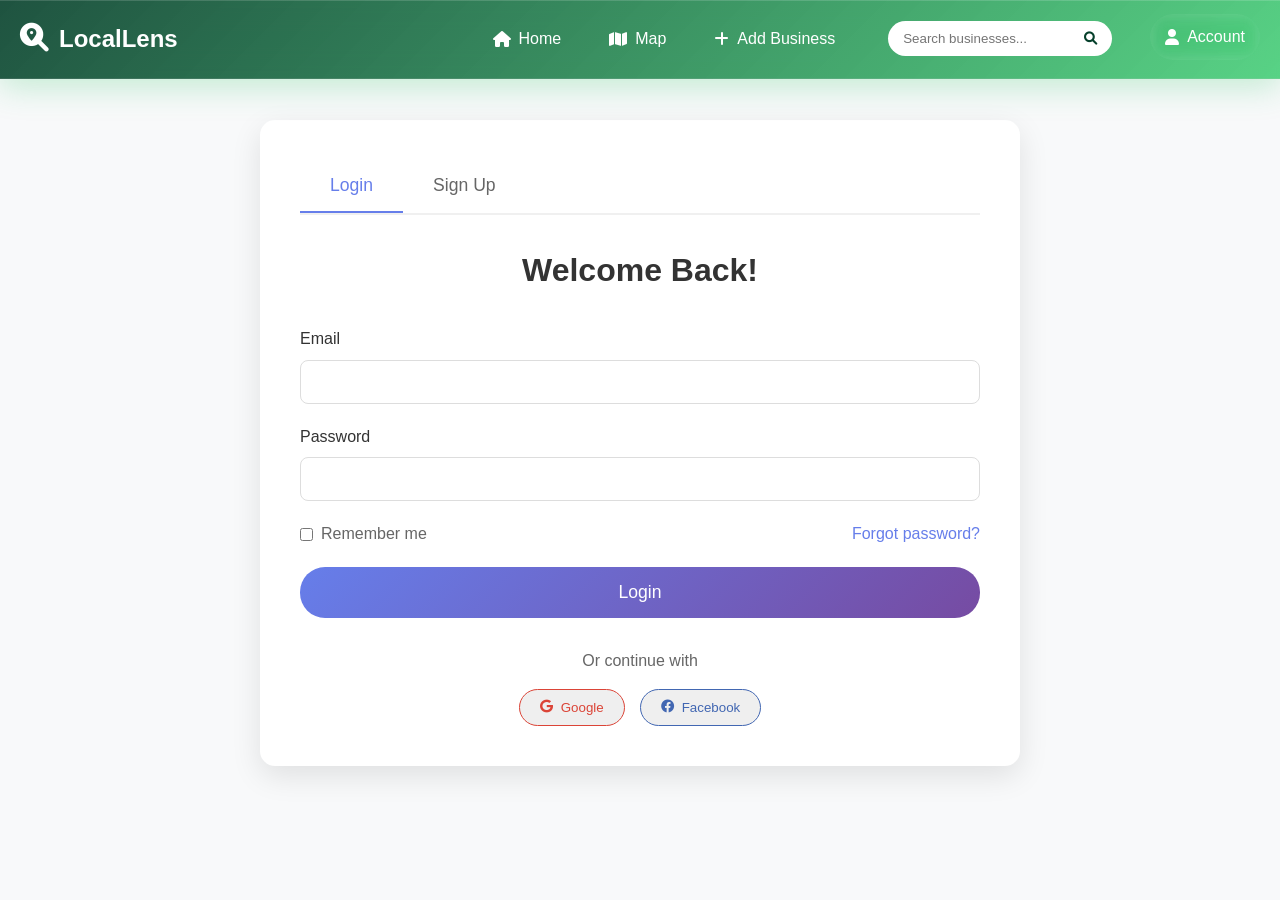
==== commit e758ddf2: "Update account.html change uid for account" ====
--- a/account.html
+++ b/account.html
@@ -4,189 +4,284 @@
     <meta charset="UTF-8">
     <meta name="viewport" content="width=device-width, initial-scale=1.0">
     <title>LocalLens - Account</title>
-    <link rel="stylesheet" href="styles.css?v=10">
-    <link rel="stylesheet" href="account.css?v=2">
+    <link rel="stylesheet" href="styles.css">
     <link href="https://cdnjs.cloudflare.com/ajax/libs/font-awesome/6.0.0/css/all.min.css" rel="stylesheet">
 </head>
-<body class="account-page">
+<body>
+    <!-- Navigation Bar -->
     <nav class="navbar">
         <div class="nav-container">
-            <a class="nav-logo" href="index.html" aria-label="LocalLens home">
-                <i class="fas fa-home"></i>
-                <span id="logo-text">LocalLens</span>
+            <a href="index.html" class="nav-logo">
+                <i class="fas fa-search-location"></i>
+                <span>LocalLens</span>
             </a>
             <div class="nav-items">
-                <a href="index.html" class="nav-item"><i class="fas fa-home"></i><span>Home</span></a>
-                <a href="map.html" class="nav-item"><i class="fas fa-map"></i><span>Map</span></a>
-                <a href="add-business.html" class="nav-item"><i class="fas fa-plus"></i><span>Add Business</span></a>
-                <div class="nav-brand"><i class="fas fa-search-location"></i><span>LocalLens</span></div>
+                <a href="index.html" class="nav-item">
+                    <i class="fas fa-home"></i>
+                    Home
+                </a>
+                <a href="map.html" class="nav-item">
+                    <i class="fas fa-map"></i>
+                    Map
+                </a>
+                <a href="add-business.html" class="nav-item">
+                    <i class="fas fa-plus"></i>
+                    Add Business
+                </a>
                 <div class="search-container">
                     <input type="text" placeholder="Search businesses..." id="account-search">
-                    <button type="button" aria-label="Search"><i class="fas fa-search"></i></button>
-                </div>
-                <a href="account.html" class="nav-item active"><i class="fas fa-user"></i><span>Account</span></a>
+                    <button type="button"><i class="fas fa-search"></i></button>
+                </div>
+                <a href="account.html" class="nav-item active">
+                    <i class="fas fa-user"></i>
+                    Account
+                </a>
             </div>
         </div>
     </nav>
 
-    <main class="account-main">
-        <section class="account-hero">
-            <div>
-                <p class="account-kicker">Member access</p>
-                <h1>Your LocalLens account</h1>
-                <p>Create an account before submitting businesses. Usernames and emails must be unique, and accounts must be verified before posting.</p>
-            </div>
-            <a class="account-add-link" href="add-business.html"><i class="fas fa-plus"></i> Add business</a>
-        </section>
-
-        <section id="signed-out-view" class="account-card auth-card">
-            <div class="auth-intro">
-                <span class="auth-icon"><i class="fas fa-user-shield"></i></span>
-                <div>
-                    <h2>Sign in or create an account</h2>
-                    <p>Your account is saved in this browser for this class project. Use the same browser when submitting places.</p>
-                </div>
-            </div>
-
-            <div class="auth-tabs" role="tablist" aria-label="Account options">
-                <button class="auth-tab active" type="button" data-tab="login">Log in</button>
-                <button class="auth-tab" type="button" data-tab="signup">Create account</button>
-            </div>
-
-            <form id="login-form" class="auth-form active" autocomplete="on">
-                <div class="form-grid account-form-grid">
+    <!-- Main Content -->
+    <div class="main-content">
+        <!-- Account Section -->
+        <div class="account-container">
+            <!-- Authentication Section -->
+            <div id="auth-section" class="auth-section">
+                <div class="auth-tabs">
+                    <button class="auth-tab active" data-tab="login">Login</button>
+                    <button class="auth-tab" data-tab="signup">Sign Up</button>
+                </div>
+
+                <!-- Login Form -->
+                <div id="login-form" class="auth-form active">
+                    <h2>Welcome Back!</h2>
+                    <form id="login-form-element">
+                        <div class="form-group">
+                            <label for="login-email">Email</label>
+                            <input type="email" id="login-email" required>
+                        </div>
+                        <div class="form-group">
+                            <label for="login-password">Password</label>
+                            <input type="password" id="login-password" required>
+                        </div>
+                        <div class="form-options">
+                            <label>
+                                <input type="checkbox" id="remember-me">
+                                Remember me
+                            </label>
+                            <a href="#" class="forgot-password">Forgot password?</a>
+                        </div>
+                        <button type="submit" class="submit-btn">Login</button>
+                    </form>
+                    <div class="social-login">
+                        <p>Or continue with</p>
+                        <div class="social-buttons">
+                            <button class="social-btn google">
+                                <i class="fab fa-google"></i>
+                                Google
+                            </button>
+                            <button class="social-btn facebook">
+                                <i class="fab fa-facebook"></i>
+                                Facebook
+                            </button>
+                        </div>
+                    </div>
+                </div>
+
+                <!-- Sign Up Form -->
+                <div id="signup-form" class="auth-form">
+                    <h2>Join LocalLens</h2>
+                    <form id="signup-form-element">
+                        <div class="form-group">
+                            <label for="signup-name">Full Name</label>
+                            <input type="text" id="signup-name" required>
+                        </div>
+                        <div class="form-group">
+                            <label for="signup-email">Email</label>
+                            <input type="email" id="signup-email" required>
+                        </div>
+                        <div class="form-group">
+                            <label for="signup-password">Password</label>
+                            <input type="password" id="signup-password" required>
+                        </div>
+                        <div class="form-group">
+                            <label for="confirm-password">Confirm Password</label>
+                            <input type="password" id="confirm-password" required>
+                        </div>
+                        <div class="form-options">
+                            <label>
+                                <input type="checkbox" id="agree-terms" required>
+                                I agree to the Terms of Service and Privacy Policy
+                            </label>
+                        </div>
+                        <button type="submit" class="submit-btn">Create Account</button>
+                    </form>
+                </div>
+            </div>
+
+            <!-- User Profile Section (Hidden by default) -->
+            <div id="profile-section" class="profile-section" style="display: none;">
+                <div class="profile-header">
+                    <div class="profile-info">
+                        <div class="profile-picture-container">
+                            <img id="profile-picture" src="https://images.unsplash.com/photo-1535713875002-d1d0cf377fde?w=150&h=150&fit=crop&crop=face" alt="Profile Picture">
+                            <button id="change-profile-pic" class="change-pic-btn">
+                                <i class="fas fa-camera"></i>
+                            </button>
+                        </div>
+                        <div class="profile-details">
+                            <h2 id="profile-username">John Doe</h2>
+                            <p id="profile-bio">Food enthusiast and local business supporter</p>
+                        </div>
+                    </div>
+                    <button id="edit-profile-btn" class="edit-profile-btn">
+                        <i class="fas fa-edit"></i>
+                        Edit Profile
+                    </button>
+                </div>
+
+                <!-- Profile Tabs -->
+                <div class="profile-tabs">
+                    <button class="profile-tab active" data-tab="favorites">Favorites</button>
+                    <button class="profile-tab" data-tab="recent">Recently Viewed</button>
+                    <button class="profile-tab" data-tab="reviews">My Reviews</button>
+                </div>
+
+                <!-- Favorites Tab -->
+                <div id="favorites-tab" class="profile-content active">
+                    <div class="favorites-grid">
+                        <div class="favorite-item">
+                            <img src="https://images.unsplash.com/photo-1565299624946-b28f40a0ca4b?w=300&h=200&fit=crop" alt="Business">
+                            <div class="favorite-info">
+                                <h4>Taco Paradise</h4>
+                                <div class="favorite-rating">
+                                    <i class="fas fa-star"></i>
+                                    <span>4.5</span>
+                                </div>
+                                <p>Mexican Food • $$</p>
+                                <button class="remove-favorite">
+                                    <i class="fas fa-heart-broken"></i>
+                                    Remove
+                                </button>
+                            </div>
+                        </div>
+                        <div class="favorite-item">
+                            <img src="https://images.unsplash.com/photo-1546549032-9571cd6b27df?w=300&h=200&fit=crop" alt="Business">
+                            <div class="favorite-info">
+                                <h4>Artisan Coffee Co.</h4>
+                                <div class="favorite-rating">
+                                    <i class="fas fa-star"></i>
+                                    <span>4.8</span>
+                                </div>
+                                <p>Coffee Shop • $</p>
+                                <button class="remove-favorite">
+                                    <i class="fas fa-heart-broken"></i>
+                                    Remove
+                                </button>
+                            </div>
+                        </div>
+                    </div>
+                </div>
+
+                <!-- Recently Viewed Tab -->
+                <div id="recent-tab" class="profile-content">
+                    <div class="recent-list">
+                        <div class="recent-item">
+                            <div class="recent-info">
+                                <h4>Local Bookstore</h4>
+                                <p>Visited 2 days ago</p>
+                                <div class="recent-rating">
+                                    <i class="fas fa-star"></i>
+                                    <span>4.2</span>
+                                </div>
+                            </div>
+                            <a href="#" class="view-again-btn">View Again</a>
+                        </div>
+                        <div class="recent-item">
+                            <div class="recent-info">
+                                <h4>Community Garden</h4>
+                                <p>Visited 1 week ago</p>
+                                <div class="recent-rating">
+                                    <i class="fas fa-star"></i>
+                                    <span>4.7</span>
+                                </div>
+                            </div>
+                            <a href="#" class="view-again-btn">View Again</a>
+                        </div>
+                    </div>
+                </div>
+
+                <!-- Reviews Tab -->
+                <div id="reviews-tab" class="profile-content">
+                    <div class="reviews-list">
+                        <div class="review-item">
+                            <div class="review-header">
+                                <h4>Taco Paradise</h4>
+                                <div class="review-stars">
+                                    <i class="fas fa-star"></i>
+                                    <i class="fas fa-star"></i>
+                                    <i class="fas fa-star"></i>
+                                    <i class="fas fa-star"></i>
+                                    <i class="fas fa-star"></i>
+                                </div>
+                                <span class="review-date">2 days ago</span>
+                            </div>
+                            <p class="review-text">Amazing tacos and friendly service! The margaritas are also fantastic.</p>
+                            <button class="edit-review-btn">
+                                <i class="fas fa-edit"></i>
+                                Edit Review
+                            </button>
+                        </div>
+                        <div class="review-item">
+                            <div class="review-header">
+                                <h4>Artisan Coffee Co.</h4>
+                                <div class="review-stars">
+                                    <i class="fas fa-star"></i>
+                                    <i class="fas fa-star"></i>
+                                    <i class="fas fa-star"></i>
+                                    <i class="fas fa-star"></i>
+                                    <i class="far fa-star"></i>
+                                </div>
+                                <span class="review-date">1 week ago</span>
+                            </div>
+                            <p class="review-text">Great coffee and cozy atmosphere. A bit pricey but worth it for the quality.</p>
+                            <button class="edit-review-btn">
+                                <i class="fas fa-edit"></i>
+                                Edit Review
+                            </button>
+                        </div>
+                    </div>
+                </div>
+            </div>
+        </div>
+    </div>
+
+    <!-- Edit Profile Modal -->
+    <div id="edit-profile-modal" class="modal">
+        <div class="modal-content">
+            <div class="modal-header">
+                <h2>Edit Profile</h2>
+                <button class="close-btn">&times;</button>
+            </div>
+            <div class="modal-body">
+                <form id="edit-profile-form">
                     <div class="form-group">
-                        <label for="login-email">Email</label>
-                        <input type="email" id="login-email" placeholder="you@example.com" required>
+                        <label for="edit-name">Full Name</label>
+                        <input type="text" id="edit-name" value="John Doe">
                     </div>
                     <div class="form-group">
-                        <label for="login-password">Password</label>
-                        <input type="password" id="login-password" placeholder="Your password" required>
-                    </div>
-                </div>
-                <button class="account-primary-btn" type="submit"><i class="fas fa-right-to-bracket"></i> Log in</button>
-            </form>
-
-            <form id="signup-form" class="auth-form" autocomplete="on">
-                <div class="form-grid account-form-grid">
+                        <label for="edit-bio">Bio</label>
+                        <textarea id="edit-bio" rows="4">Food enthusiast and local business supporter</textarea>
+                    </div>
                     <div class="form-group">
-                        <label for="signup-name">Display name</label>
-                        <input type="text" id="signup-name" placeholder="Your name" required>
-                    </div>
-                    <div class="form-group">
-                        <label for="signup-username">Username</label>
-                        <input type="text" id="signup-username" minlength="3" maxlength="24" pattern="[A-Za-z0-9_]+" placeholder="local_user" required>
-                        <p class="input-help">Letters, numbers, and underscores only.</p>
-                    </div>
-                    <div class="form-group">
-                        <label for="signup-email">Email</label>
-                        <input type="email" id="signup-email" placeholder="you@example.com" required>
-                    </div>
-                    <div class="form-group">
-                        <label for="signup-password">Password</label>
-                        <input type="password" id="signup-password" minlength="4" placeholder="At least 4 characters" required>
-                    </div>
-                    <div class="form-group">
-                        <label for="signup-confirm-password">Confirm password</label>
-                        <input type="password" id="signup-confirm-password" minlength="4" placeholder="Retype password" required>
-                    </div>
-                </div>
-                <button class="account-primary-btn" type="submit"><i class="fas fa-user-plus"></i> Create account</button>
-            </form>
-        </section>
-
-        <section id="signed-in-view" class="account-dashboard" hidden>
-            <div class="account-card profile-card">
-                <div class="profile-summary">
-                    <div class="profile-avatar" id="profile-avatar">L</div>
-                    <div>
-                        <p class="account-kicker" id="verification-label">Signed in</p>
-                        <h2 id="profile-name">LocalLens user</h2>
-                        <p id="profile-email">you@example.com</p>
-                        <p id="profile-username" class="profile-username">@username</p>
-                    </div>
-                </div>
-                <div class="profile-actions">
-                    <a class="account-primary-btn" id="profile-add-business" href="add-business.html"><i class="fas fa-plus"></i> Add business</a>
-                    <button class="account-secondary-btn" id="logout-button" type="button"><i class="fas fa-arrow-right-from-bracket"></i> Log out</button>
-                </div>
-            </div>
-
-            <section id="verification-card" class="account-card verification-card" hidden>
-                <div class="section-title-row">
-                    <span class="status-icon warning"><i class="fas fa-envelope"></i></span>
-                    <div>
-                        <h2>Verify your email</h2>
-                        <p id="verification-message">Enter the code sent to your email before submitting businesses.</p>
-                    </div>
-                </div>
-                <form id="verification-form" class="verification-form">
-                    <div class="form-group">
-                        <label for="verification-code">Verification code</label>
-                        <input type="text" id="verification-code" maxlength="6" inputmode="numeric" placeholder="123456" required>
-                    </div>
-                    <div class="verification-actions">
-                        <button class="account-primary-btn" type="submit"><i class="fas fa-check"></i> Verify</button>
-                        <button class="account-secondary-btn" id="resend-code-button" type="button"><i class="fas fa-paper-plane"></i> Resend code</button>
-                    </div>
+                        <label for="edit-email">Email</label>
+                        <input type="email" id="edit-email" value="john.doe@example.com">
+                    </div>
+                    <button type="submit" class="submit-btn">Save Changes</button>
                 </form>
-            </section>
-
-            <div class="account-grid">
-                <article class="account-card status-card">
-                    <span class="status-icon"><i class="fas fa-clock"></i></span>
-                    <div>
-                        <h3>Submission cooldown</h3>
-                        <p id="cooldown-status">You can submit a business now.</p>
-                    </div>
-                </article>
-                <article class="account-card status-card">
-                    <span class="status-icon"><i class="fas fa-clipboard-check"></i></span>
-                    <div>
-                        <h3>Review process</h3>
-                        <p>New submissions go to the Review tab first so your group can approve them.</p>
-                    </div>
-                </article>
-            </div>
-
-            <section class="account-card profile-edit-card">
-                <div class="section-title-row">
-                    <div>
-                        <h2>Profile details</h2>
-                        <p>Update the name shown on this browser.</p>
-                    </div>
-                </div>
-                <form id="profile-form" class="profile-form">
-                    <div class="form-grid account-form-grid">
-                        <div class="form-group">
-                            <label for="edit-name">Display name</label>
-                            <input type="text" id="edit-name" required>
-                        </div>
-                        <div class="form-group">
-                            <label for="edit-username">Username</label>
-                            <input type="text" id="edit-username" minlength="3" maxlength="24" pattern="[A-Za-z0-9_]+" required>
-                        </div>
-                        <div class="form-group">
-                            <label for="edit-email">Email</label>
-                            <input type="email" id="edit-email" required>
-                        </div>
-                    </div>
-                    <button class="account-secondary-btn" type="submit"><i class="fas fa-save"></i> Save profile</button>
-                </form>
-            </section>
-
-            <section class="account-card submissions-card">
-                <div class="section-title-row">
-                    <div>
-                        <h2>Recent submissions</h2>
-                        <p>Submissions saved from this browser.</p>
-                    </div>
-                </div>
-                <div id="submission-list" class="submission-list"></div>
-            </section>
-        </section>
-    </main>
-
-    <script src="account.js?v=2"></script>
+            </div>
+        </div>
+    </div>
+
+    <script src="script.js"></script>
 </body>
 </html>
--- a/styles.css
+++ b/styles.css
@@ -65,8 +65,7 @@
 .nav-items {
     display: flex;
     align-items: center;
-    gap: 20px;
-    flex-wrap: wrap;
+    gap: 18px;
 }
 
 .nav-item {
@@ -90,32 +89,21 @@
     margin-right: 8px;
 }
 
-.nav-brand {
-    color: white;
-    font-size: 1.8rem;
-    font-weight: bold;
-    text-decoration: none;
-    display: flex;
-    align-items: center;
-}
-
-.nav-brand i {
-    margin-right: 10px;
-}
-
 .search-container {
     position: relative;
     display: flex;
     align-items: center;
+    flex: 1;
+    max-width: 350px;
+    margin: 0 20px;
 }
 
 .search-container input {
+    width: 100%;
     padding: 10px 40px 10px 15px;
     border: none;
     border-radius: 25px;
-    width: 250px;
     outline: none;
-    font-size: 14px;
 }
 
 .search-container button {
@@ -123,7 +111,7 @@
     right: 5px;
     background: none;
     border: none;
-    color: #667eea;
+    color: #06402b;
     cursor: pointer;
     padding: 5px 10px;
 }
@@ -384,7 +372,7 @@
 }
 
 .control-btn {
-    background: #667eea;
+    background: #28a745;
     color: white;
     border: none;
     padding: 10px 20px;
@@ -397,7 +385,7 @@
 }
 
 .control-btn:hover {
-    background: #5a67d8;
+    background: #85d4b3;
     transform: translateY(-2px);
 }
 
@@ -520,9 +508,9 @@
 }
 
 .view-btn.active {
-    background: #667eea;
-    color: white;
-    border-color: #667eea;
+    background: #28a745;
+    color: white;
+    border-color: #28a745;
 }
 
 /* Business List */
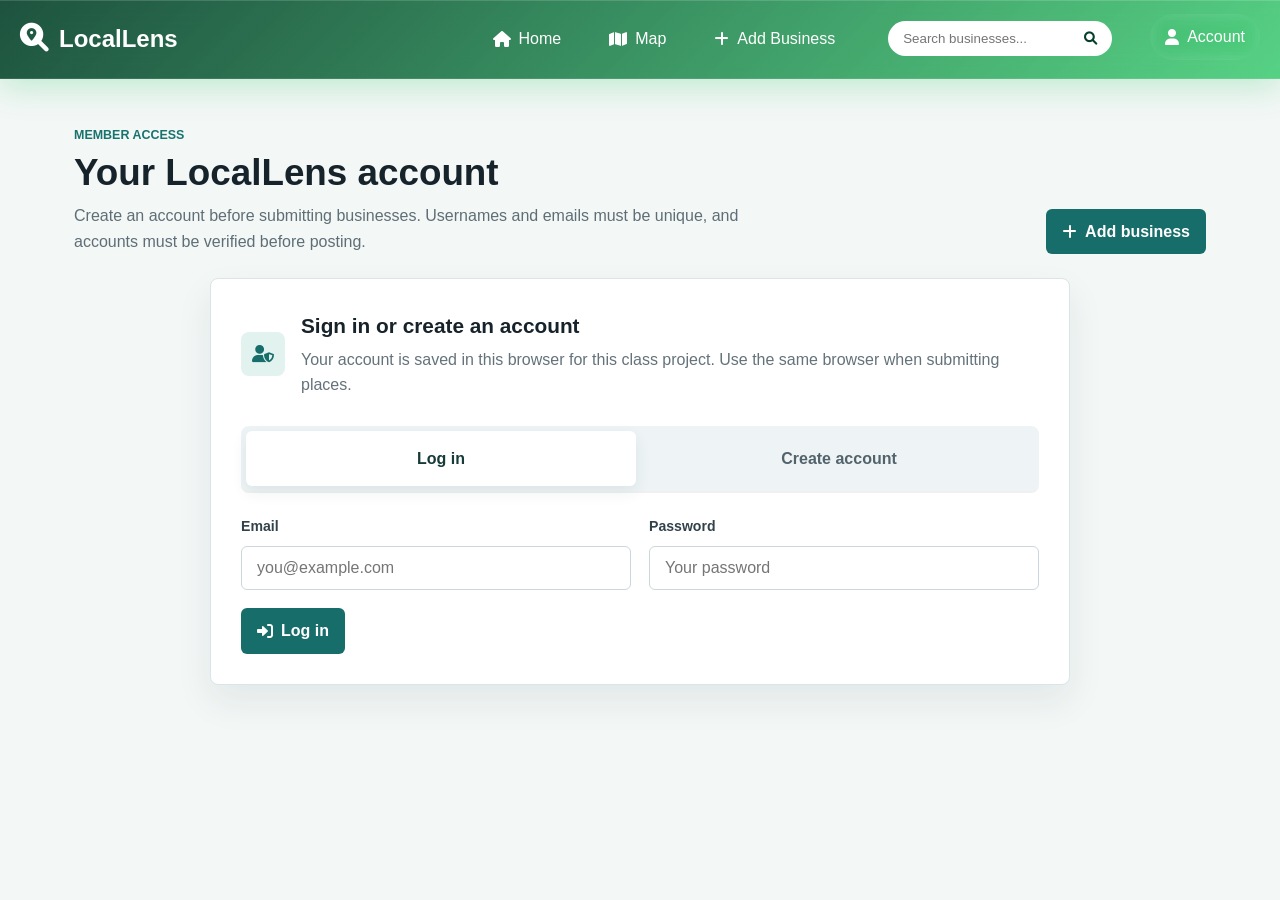
==== commit db42cbe9: "Merge pull request #3 from ddtolivas/main changes" ====
--- a/account.html
+++ b/account.html
@@ -4,11 +4,12 @@
     <meta charset="UTF-8">
     <meta name="viewport" content="width=device-width, initial-scale=1.0">
     <title>LocalLens - Account</title>
-    <link rel="stylesheet" href="styles.css">
+    <link rel="stylesheet" href="styles.css?v=11">
+    <link rel="stylesheet" href="account.css?v=2">
+    <link rel="stylesheet" href="responsive.css?v=1">
     <link href="https://cdnjs.cloudflare.com/ajax/libs/font-awesome/6.0.0/css/all.min.css" rel="stylesheet">
 </head>
-<body>
-    <!-- Navigation Bar -->
+<body class="account-page">
     <nav class="navbar">
         <div class="nav-container">
             <a href="index.html" class="nav-logo">
@@ -30,7 +31,7 @@
                 </a>
                 <div class="search-container">
                     <input type="text" placeholder="Search businesses..." id="account-search">
-                    <button type="button"><i class="fas fa-search"></i></button>
+                    <button type="button" aria-label="Search"><i class="fas fa-search"></i></button>
                 </div>
                 <a href="account.html" class="nav-item active">
                     <i class="fas fa-user"></i>
@@ -40,248 +41,164 @@
         </div>
     </nav>
 
-    <!-- Main Content -->
-    <div class="main-content">
-        <!-- Account Section -->
-        <div class="account-container">
-            <!-- Authentication Section -->
-            <div id="auth-section" class="auth-section">
-                <div class="auth-tabs">
-                    <button class="auth-tab active" data-tab="login">Login</button>
-                    <button class="auth-tab" data-tab="signup">Sign Up</button>
-                </div>
-
-                <!-- Login Form -->
-                <div id="login-form" class="auth-form active">
-                    <h2>Welcome Back!</h2>
-                    <form id="login-form-element">
+    <main class="account-main">
+        <section class="account-hero">
+            <div>
+                <p class="account-kicker">Member access</p>
+                <h1>Your LocalLens account</h1>
+                <p>Create an account before submitting businesses. Usernames and emails must be unique, and accounts must be verified before posting.</p>
+            </div>
+            <a class="account-add-link" href="add-business.html"><i class="fas fa-plus"></i> Add business</a>
+        </section>
+
+        <section id="signed-out-view" class="account-card auth-card">
+            <div class="auth-intro">
+                <span class="auth-icon"><i class="fas fa-user-shield"></i></span>
+                <div>
+                    <h2>Sign in or create an account</h2>
+                    <p>Your account is saved in this browser for this class project. Use the same browser when submitting places.</p>
+                </div>
+            </div>
+
+            <div class="auth-tabs" role="tablist" aria-label="Account options">
+                <button class="auth-tab active" type="button" data-tab="login">Log in</button>
+                <button class="auth-tab" type="button" data-tab="signup">Create account</button>
+            </div>
+
+            <form id="login-form" class="auth-form active" autocomplete="on">
+                <div class="form-grid account-form-grid">
+                    <div class="form-group">
+                        <label for="login-email">Email</label>
+                        <input type="email" id="login-email" placeholder="you@example.com" required>
+                    </div>
+                    <div class="form-group">
+                        <label for="login-password">Password</label>
+                        <input type="password" id="login-password" placeholder="Your password" required>
+                    </div>
+                </div>
+                <button class="account-primary-btn" type="submit"><i class="fas fa-right-to-bracket"></i> Log in</button>
+            </form>
+
+            <form id="signup-form" class="auth-form" autocomplete="on">
+                <div class="form-grid account-form-grid">
+                    <div class="form-group">
+                        <label for="signup-name">Display name</label>
+                        <input type="text" id="signup-name" placeholder="Your name" required>
+                    </div>
+                    <div class="form-group">
+                        <label for="signup-username">Username</label>
+                        <input type="text" id="signup-username" minlength="3" maxlength="24" pattern="[A-Za-z0-9_]+" placeholder="local_user" required>
+                        <p class="input-help">Letters, numbers, and underscores only.</p>
+                    </div>
+                    <div class="form-group">
+                        <label for="signup-email">Email</label>
+                        <input type="email" id="signup-email" placeholder="you@example.com" required>
+                    </div>
+                    <div class="form-group">
+                        <label for="signup-password">Password</label>
+                        <input type="password" id="signup-password" minlength="4" placeholder="At least 4 characters" required>
+                    </div>
+                    <div class="form-group">
+                        <label for="signup-confirm-password">Confirm password</label>
+                        <input type="password" id="signup-confirm-password" minlength="4" placeholder="Retype password" required>
+                    </div>
+                </div>
+                <button class="account-primary-btn" type="submit"><i class="fas fa-user-plus"></i> Create account</button>
+            </form>
+        </section>
+
+        <section id="signed-in-view" class="account-dashboard" hidden>
+            <div class="account-card profile-card">
+                <div class="profile-summary">
+                    <div class="profile-avatar" id="profile-avatar">L</div>
+                    <div>
+                        <p class="account-kicker" id="verification-label">Signed in</p>
+                        <h2 id="profile-name">LocalLens user</h2>
+                        <p id="profile-email">you@example.com</p>
+                        <p id="profile-username" class="profile-username">@username</p>
+                    </div>
+                </div>
+                <div class="profile-actions">
+                    <a class="account-primary-btn" id="profile-add-business" href="add-business.html"><i class="fas fa-plus"></i> Add business</a>
+                    <button class="account-secondary-btn" id="logout-button" type="button"><i class="fas fa-arrow-right-from-bracket"></i> Log out</button>
+                </div>
+            </div>
+
+            <section id="verification-card" class="account-card verification-card" hidden>
+                <div class="section-title-row">
+                    <span class="status-icon warning"><i class="fas fa-envelope"></i></span>
+                    <div>
+                        <h2>Verify your email</h2>
+                        <p id="verification-message">Enter the code sent to your email before submitting businesses.</p>
+                    </div>
+                </div>
+                <form id="verification-form" class="verification-form">
+                    <div class="form-group">
+                        <label for="verification-code">Verification code</label>
+                        <input type="text" id="verification-code" maxlength="6" inputmode="numeric" placeholder="123456" required>
+                    </div>
+                    <div class="verification-actions">
+                        <button class="account-primary-btn" type="submit"><i class="fas fa-check"></i> Verify</button>
+                        <button class="account-secondary-btn" id="resend-code-button" type="button"><i class="fas fa-paper-plane"></i> Resend code</button>
+                    </div>
+                </form>
+            </section>
+
+            <div class="account-grid">
+                <article class="account-card status-card">
+                    <span class="status-icon"><i class="fas fa-clock"></i></span>
+                    <div>
+                        <h3>Submission cooldown</h3>
+                        <p id="cooldown-status">You can submit a business now.</p>
+                    </div>
+                </article>
+                <article class="account-card status-card">
+                    <span class="status-icon"><i class="fas fa-clipboard-check"></i></span>
+                    <div>
+                        <h3>Review process</h3>
+                        <p>New submissions go to the Review tab first so your group can approve them.</p>
+                    </div>
+                </article>
+            </div>
+
+            <section class="account-card profile-edit-card">
+                <div class="section-title-row">
+                    <div>
+                        <h2>Profile details</h2>
+                        <p>Update the name shown on this browser.</p>
+                    </div>
+                </div>
+                <form id="profile-form" class="profile-form">
+                    <div class="form-grid account-form-grid">
                         <div class="form-group">
-                            <label for="login-email">Email</label>
-                            <input type="email" id="login-email" required>
+                            <label for="edit-name">Display name</label>
+                            <input type="text" id="edit-name" required>
                         </div>
                         <div class="form-group">
-                            <label for="login-password">Password</label>
-                            <input type="password" id="login-password" required>
-                        </div>
-                        <div class="form-options">
-                            <label>
-                                <input type="checkbox" id="remember-me">
-                                Remember me
-                            </label>
-                            <a href="#" class="forgot-password">Forgot password?</a>
-                        </div>
-                        <button type="submit" class="submit-btn">Login</button>
-                    </form>
-                    <div class="social-login">
-                        <p>Or continue with</p>
-                        <div class="social-buttons">
-                            <button class="social-btn google">
-                                <i class="fab fa-google"></i>
-                                Google
-                            </button>
-                            <button class="social-btn facebook">
-                                <i class="fab fa-facebook"></i>
-                                Facebook
-                            </button>
-                        </div>
-                    </div>
-                </div>
-
-                <!-- Sign Up Form -->
-                <div id="signup-form" class="auth-form">
-                    <h2>Join LocalLens</h2>
-                    <form id="signup-form-element">
-                        <div class="form-group">
-                            <label for="signup-name">Full Name</label>
-                            <input type="text" id="signup-name" required>
+                            <label for="edit-username">Username</label>
+                            <input type="text" id="edit-username" minlength="3" maxlength="24" pattern="[A-Za-z0-9_]+" required>
                         </div>
                         <div class="form-group">
-                            <label for="signup-email">Email</label>
-                            <input type="email" id="signup-email" required>
+                            <label for="edit-email">Email</label>
+                            <input type="email" id="edit-email" required>
                         </div>
-                        <div class="form-group">
-                            <label for="signup-password">Password</label>
-                            <input type="password" id="signup-password" required>
-                        </div>
-                        <div class="form-group">
-                            <label for="confirm-password">Confirm Password</label>
-                            <input type="password" id="confirm-password" required>
-                        </div>
-                        <div class="form-options">
-                            <label>
-                                <input type="checkbox" id="agree-terms" required>
-                                I agree to the Terms of Service and Privacy Policy
-                            </label>
-                        </div>
-                        <button type="submit" class="submit-btn">Create Account</button>
-                    </form>
-                </div>
-            </div>
-
-            <!-- User Profile Section (Hidden by default) -->
-            <div id="profile-section" class="profile-section" style="display: none;">
-                <div class="profile-header">
-                    <div class="profile-info">
-                        <div class="profile-picture-container">
-                            <img id="profile-picture" src="https://images.unsplash.com/photo-1535713875002-d1d0cf377fde?w=150&h=150&fit=crop&crop=face" alt="Profile Picture">
-                            <button id="change-profile-pic" class="change-pic-btn">
-                                <i class="fas fa-camera"></i>
-                            </button>
-                        </div>
-                        <div class="profile-details">
-                            <h2 id="profile-username">John Doe</h2>
-                            <p id="profile-bio">Food enthusiast and local business supporter</p>
-                        </div>
-                    </div>
-                    <button id="edit-profile-btn" class="edit-profile-btn">
-                        <i class="fas fa-edit"></i>
-                        Edit Profile
-                    </button>
-                </div>
-
-                <!-- Profile Tabs -->
-                <div class="profile-tabs">
-                    <button class="profile-tab active" data-tab="favorites">Favorites</button>
-                    <button class="profile-tab" data-tab="recent">Recently Viewed</button>
-                    <button class="profile-tab" data-tab="reviews">My Reviews</button>
-                </div>
-
-                <!-- Favorites Tab -->
-                <div id="favorites-tab" class="profile-content active">
-                    <div class="favorites-grid">
-                        <div class="favorite-item">
-                            <img src="https://images.unsplash.com/photo-1565299624946-b28f40a0ca4b?w=300&h=200&fit=crop" alt="Business">
-                            <div class="favorite-info">
-                                <h4>Taco Paradise</h4>
-                                <div class="favorite-rating">
-                                    <i class="fas fa-star"></i>
-                                    <span>4.5</span>
-                                </div>
-                                <p>Mexican Food • $$</p>
-                                <button class="remove-favorite">
-                                    <i class="fas fa-heart-broken"></i>
-                                    Remove
-                                </button>
-                            </div>
-                        </div>
-                        <div class="favorite-item">
-                            <img src="https://images.unsplash.com/photo-1546549032-9571cd6b27df?w=300&h=200&fit=crop" alt="Business">
-                            <div class="favorite-info">
-                                <h4>Artisan Coffee Co.</h4>
-                                <div class="favorite-rating">
-                                    <i class="fas fa-star"></i>
-                                    <span>4.8</span>
-                                </div>
-                                <p>Coffee Shop • $</p>
-                                <button class="remove-favorite">
-                                    <i class="fas fa-heart-broken"></i>
-                                    Remove
-                                </button>
-                            </div>
-                        </div>
-                    </div>
-                </div>
-
-                <!-- Recently Viewed Tab -->
-                <div id="recent-tab" class="profile-content">
-                    <div class="recent-list">
-                        <div class="recent-item">
-                            <div class="recent-info">
-                                <h4>Local Bookstore</h4>
-                                <p>Visited 2 days ago</p>
-                                <div class="recent-rating">
-                                    <i class="fas fa-star"></i>
-                                    <span>4.2</span>
-                                </div>
-                            </div>
-                            <a href="#" class="view-again-btn">View Again</a>
-                        </div>
-                        <div class="recent-item">
-                            <div class="recent-info">
-                                <h4>Community Garden</h4>
-                                <p>Visited 1 week ago</p>
-                                <div class="recent-rating">
-                                    <i class="fas fa-star"></i>
-                                    <span>4.7</span>
-                                </div>
-                            </div>
-                            <a href="#" class="view-again-btn">View Again</a>
-                        </div>
-                    </div>
-                </div>
-
-                <!-- Reviews Tab -->
-                <div id="reviews-tab" class="profile-content">
-                    <div class="reviews-list">
-                        <div class="review-item">
-                            <div class="review-header">
-                                <h4>Taco Paradise</h4>
-                                <div class="review-stars">
-                                    <i class="fas fa-star"></i>
-                                    <i class="fas fa-star"></i>
-                                    <i class="fas fa-star"></i>
-                                    <i class="fas fa-star"></i>
-                                    <i class="fas fa-star"></i>
-                                </div>
-                                <span class="review-date">2 days ago</span>
-                            </div>
-                            <p class="review-text">Amazing tacos and friendly service! The margaritas are also fantastic.</p>
-                            <button class="edit-review-btn">
-                                <i class="fas fa-edit"></i>
-                                Edit Review
-                            </button>
-                        </div>
-                        <div class="review-item">
-                            <div class="review-header">
-                                <h4>Artisan Coffee Co.</h4>
-                                <div class="review-stars">
-                                    <i class="fas fa-star"></i>
-                                    <i class="fas fa-star"></i>
-                                    <i class="fas fa-star"></i>
-                                    <i class="fas fa-star"></i>
-                                    <i class="far fa-star"></i>
-                                </div>
-                                <span class="review-date">1 week ago</span>
-                            </div>
-                            <p class="review-text">Great coffee and cozy atmosphere. A bit pricey but worth it for the quality.</p>
-                            <button class="edit-review-btn">
-                                <i class="fas fa-edit"></i>
-                                Edit Review
-                            </button>
-                        </div>
-                    </div>
-                </div>
-            </div>
-        </div>
-    </div>
-
-    <!-- Edit Profile Modal -->
-    <div id="edit-profile-modal" class="modal">
-        <div class="modal-content">
-            <div class="modal-header">
-                <h2>Edit Profile</h2>
-                <button class="close-btn">&times;</button>
-            </div>
-            <div class="modal-body">
-                <form id="edit-profile-form">
-                    <div class="form-group">
-                        <label for="edit-name">Full Name</label>
-                        <input type="text" id="edit-name" value="John Doe">
-                    </div>
-                    <div class="form-group">
-                        <label for="edit-bio">Bio</label>
-                        <textarea id="edit-bio" rows="4">Food enthusiast and local business supporter</textarea>
-                    </div>
-                    <div class="form-group">
-                        <label for="edit-email">Email</label>
-                        <input type="email" id="edit-email" value="john.doe@example.com">
-                    </div>
-                    <button type="submit" class="submit-btn">Save Changes</button>
+                    </div>
+                    <button class="account-secondary-btn" type="submit"><i class="fas fa-save"></i> Save profile</button>
                 </form>
-            </div>
-        </div>
-    </div>
-
-    <script src="script.js"></script>
+            </section>
+
+            <section class="account-card submissions-card">
+                <div class="section-title-row">
+                    <div>
+                        <h2>Recent submissions</h2>
+                        <p>Submissions saved from this browser.</p>
+                    </div>
+                </div>
+                <div id="submission-list" class="submission-list"></div>
+            </section>
+        </section>
+    </main>
+
+    <script src="account.js?v=2"></script>
 </body>
 </html>
--- a/account.css
+++ b/account.css
@@ -0,0 +1,371 @@
+.account-page {
+    background: #f3f7f6;
+    color: #17232b;
+}
+
+.account-page [hidden] {
+    display: none !important;
+}
+
+.account-page .nav-logo {
+    color: #fff;
+    text-decoration: none;
+}
+
+.account-main {
+    max-width: 1180px;
+    margin: 0 auto;
+    padding: 126px 24px 64px;
+}
+
+.account-hero {
+    display: flex;
+    align-items: flex-end;
+    justify-content: space-between;
+    gap: 24px;
+    margin-bottom: 24px;
+}
+
+.account-kicker {
+    margin: 0 0 6px;
+    color: #18736f;
+    font-size: 0.78rem;
+    font-weight: 800;
+    letter-spacing: 0;
+    text-transform: uppercase;
+}
+
+.account-hero h1,
+.account-card h2,
+.account-card h3 {
+    color: #17232b;
+    letter-spacing: 0;
+}
+
+.account-hero h1 {
+    margin: 0;
+    font-size: 2.3rem;
+    line-height: 1.12;
+}
+
+.account-hero p:last-child {
+    max-width: 720px;
+    margin: 10px 0 0;
+    color: #5f6e76;
+}
+
+.account-add-link,
+.account-primary-btn,
+.account-secondary-btn {
+    display: inline-flex;
+    align-items: center;
+    justify-content: center;
+    gap: 8px;
+    min-height: 42px;
+    padding: 10px 16px;
+    border-radius: 6px;
+    border: 0;
+    font: inherit;
+    font-weight: 800;
+    text-decoration: none;
+    cursor: pointer;
+}
+
+.account-add-link,
+.account-primary-btn {
+    color: #fff;
+    background: #176d6a;
+}
+
+.account-add-link:hover,
+.account-primary-btn:hover {
+    background: #105653;
+}
+
+.account-secondary-btn {
+    color: #243842;
+    background: #fff;
+    border: 1px solid #cbd7dc;
+}
+
+.account-secondary-btn:hover {
+    background: #edf3f4;
+}
+
+.disabled-link {
+    cursor: not-allowed;
+    opacity: 0.55;
+}
+
+.account-card {
+    background: #fff;
+    border: 1px solid #dbe4e7;
+    border-radius: 8px;
+    box-shadow: 0 16px 36px rgba(31, 51, 58, 0.08);
+}
+
+.auth-card {
+    max-width: 860px;
+    margin: 0 auto;
+    padding: 30px;
+}
+
+.auth-intro,
+.profile-summary,
+.status-card,
+.section-title-row {
+    display: flex;
+    align-items: center;
+    gap: 16px;
+}
+
+.auth-icon,
+.status-icon {
+    display: inline-flex;
+    flex: 0 0 44px;
+    align-items: center;
+    justify-content: center;
+    width: 44px;
+    height: 44px;
+    color: #176d6a;
+    background: #e2f2ef;
+    border-radius: 8px;
+    font-size: 1.1rem;
+}
+
+.status-icon.warning {
+    color: #a86400;
+    background: #fff3d7;
+}
+
+.auth-intro h2,
+.section-title-row h2,
+.profile-card h2 {
+    margin: 0 0 4px;
+    font-size: 1.3rem;
+}
+
+.auth-intro p,
+.section-title-row p,
+.status-card p,
+.profile-card p {
+    margin: 0;
+    color: #64727a;
+}
+
+.profile-username {
+    margin-top: 3px !important;
+    color: #18736f !important;
+    font-size: 0.9rem;
+    font-weight: 800;
+}
+
+.auth-tabs {
+    display: flex;
+    gap: 8px;
+    margin: 28px 0 22px;
+    padding: 5px;
+    background: #eef4f5;
+    border-radius: 8px;
+}
+
+.auth-tab {
+    flex: 1;
+    min-height: 42px;
+    border: 0;
+    border-radius: 6px;
+    color: #52636c;
+    background: transparent;
+    font: inherit;
+    font-weight: 800;
+    cursor: pointer;
+}
+
+.auth-tab.active {
+    color: #173b3a;
+    background: #fff;
+    box-shadow: 0 6px 16px rgba(28, 50, 58, 0.08);
+}
+
+.auth-form {
+    display: none;
+}
+
+.auth-form.active {
+    display: block;
+}
+
+.account-form-grid {
+    grid-template-columns: repeat(2, minmax(0, 1fr));
+    gap: 18px;
+}
+
+.account-page .form-group {
+    margin: 0 0 18px;
+}
+
+.account-page .form-group label {
+    color: #31424c;
+    font-size: 0.88rem;
+    font-weight: 800;
+}
+
+.account-page .form-group input {
+    min-height: 44px;
+    border: 1px solid #cbd7dc;
+    border-radius: 6px;
+}
+
+.input-help {
+    margin: 5px 0 0;
+    color: #718089;
+    font-size: 0.78rem;
+}
+
+.account-dashboard {
+    display: grid;
+    gap: 18px;
+}
+
+.profile-card {
+    display: flex;
+    align-items: center;
+    justify-content: space-between;
+    gap: 22px;
+    padding: 24px;
+}
+
+.profile-avatar {
+    display: inline-flex;
+    flex: 0 0 68px;
+    align-items: center;
+    justify-content: center;
+    width: 68px;
+    height: 68px;
+    color: #fff;
+    background: #176d6a;
+    border-radius: 50%;
+    font-size: 1.7rem;
+    font-weight: 900;
+}
+
+.profile-actions,
+.verification-actions {
+    display: flex;
+    flex-wrap: wrap;
+    gap: 10px;
+}
+
+.account-grid {
+    display: grid;
+    grid-template-columns: repeat(2, minmax(0, 1fr));
+    gap: 18px;
+}
+
+.status-card,
+.profile-edit-card,
+.submissions-card,
+.verification-card {
+    padding: 24px;
+}
+
+.profile-edit-card,
+.submissions-card,
+.verification-card {
+    display: grid;
+    gap: 18px;
+}
+
+.verification-card {
+    border-left: 5px solid #a86400;
+}
+
+.verification-form {
+    display: grid;
+    gap: 12px;
+}
+
+.verification-form .form-group {
+    max-width: 260px;
+}
+
+.submission-list {
+    display: grid;
+    gap: 10px;
+}
+
+.submission-row {
+    display: flex;
+    align-items: center;
+    justify-content: space-between;
+    gap: 14px;
+    padding: 14px;
+    background: #f6faf9;
+    border: 1px solid #e2eaed;
+    border-radius: 6px;
+}
+
+.submission-row strong {
+    color: #1d3038;
+}
+
+.submission-row span {
+    color: #66757d;
+    font-size: 0.85rem;
+}
+
+.empty-state {
+    padding: 20px;
+    color: #66757d;
+    background: #f6faf9;
+    border: 1px dashed #c8d7dc;
+    border-radius: 6px;
+    text-align: center;
+}
+
+.account-toast {
+    position: fixed;
+    top: 102px;
+    right: 18px;
+    max-width: 320px;
+    padding: 14px 16px;
+    color: #fff;
+    background: #176d6a;
+    border-radius: 6px;
+    box-shadow: 0 14px 30px rgba(0, 0, 0, 0.18);
+    z-index: 10000;
+}
+
+.account-toast.error {
+    background: #b04435;
+}
+
+.account-toast.info {
+    background: #225c68;
+}
+
+@media (max-width: 820px) {
+    .account-main {
+        padding: 150px 18px 48px;
+    }
+
+    .account-hero,
+    .profile-card {
+        align-items: flex-start;
+        flex-direction: column;
+    }
+
+    .account-grid,
+    .account-form-grid {
+        grid-template-columns: 1fr;
+    }
+
+    .auth-card,
+    .profile-card,
+    .status-card,
+    .profile-edit-card,
+    .submissions-card,
+    .verification-card {
+        padding: 20px;
+    }
+}
--- a/responsive.css
+++ b/responsive.css
@@ -0,0 +1,383 @@
+/* Mobile and small-screen layout fixes */
+html {
+    overflow-x: hidden;
+}
+
+body {
+    overflow-x: hidden;
+}
+
+img,
+iframe,
+video {
+    max-width: 100%;
+}
+
+@media (max-width: 980px) {
+    .navbar {
+        padding: 10px 0;
+    }
+
+    .nav-container {
+        align-items: stretch;
+        flex-direction: column;
+        gap: 10px;
+        padding: 0 14px;
+    }
+
+    .nav-logo {
+        justify-content: center;
+        font-size: 1.22rem;
+    }
+
+    .nav-logo i {
+        font-size: 1.45rem;
+    }
+
+    .nav-items {
+        display: grid;
+        grid-template-columns: repeat(4, minmax(0, 1fr));
+        gap: 8px;
+        width: 100%;
+    }
+
+    .nav-brand {
+        display: none;
+    }
+
+    .nav-item {
+        justify-content: center;
+        min-width: 0;
+        min-height: 42px;
+        padding: 8px 6px;
+        border-radius: 10px;
+        font-size: 0.86rem;
+        text-align: center;
+    }
+
+    .nav-item i {
+        margin-right: 5px;
+    }
+
+    .search-container {
+        grid-column: 1 / -1;
+        width: 100%;
+        order: 10;
+    }
+
+    .search-container input {
+        width: 100%;
+        min-height: 42px;
+        font-size: 16px;
+    }
+
+    .main-content {
+        margin-top: 154px;
+        min-height: calc(100vh - 154px);
+    }
+
+    .hero {
+        min-height: 720px;
+        height: auto;
+        padding: 176px 18px 70px;
+    }
+
+    .hero-content h1 {
+        font-size: 2.45rem;
+        line-height: 1.08;
+    }
+
+    .hero-content p {
+        font-size: 1.05rem;
+    }
+
+    .how-it-works,
+    .about-us {
+        padding: 48px 0;
+    }
+
+    .how-it-works h2,
+    .about-text h2 {
+        font-size: 2rem;
+    }
+
+    .steps-container,
+    .about-content,
+    .footer-content {
+        grid-template-columns: 1fr;
+        gap: 22px;
+    }
+
+    .step {
+        padding: 24px 18px;
+    }
+
+    .map-controls {
+        position: static;
+        top: auto;
+        gap: 10px;
+        padding: 12px;
+    }
+
+    .map-controls .control-btn {
+        justify-content: center;
+        min-height: 42px;
+        padding: 10px 14px;
+    }
+
+    .filter-container {
+        min-width: 0;
+    }
+
+    .filter-dropdown {
+        left: auto;
+        right: 0;
+        width: min(92vw, 330px);
+        min-width: 0;
+    }
+
+    .map-business-container {
+        display: flex;
+        flex-direction: column;
+        height: auto;
+        min-height: 0;
+    }
+
+    .map-section {
+        height: min(56vh, 430px);
+        min-height: 320px;
+        border-right: 0;
+        border-bottom: 1px solid #e9ecef;
+    }
+
+    .business-list-section {
+        min-height: 420px;
+        height: auto;
+    }
+
+    .business-list {
+        max-height: none;
+        overflow: visible;
+    }
+
+    .business-list-header {
+        gap: 14px;
+        padding: 16px;
+    }
+
+    .business-item {
+        align-items: flex-start;
+        flex-direction: column;
+        gap: 14px;
+    }
+
+    .business-actions {
+        width: 100%;
+    }
+
+    .details-btn {
+        flex: 1;
+    }
+
+    .add-business-main,
+    .account-main {
+        width: 100%;
+        padding: 184px 16px 48px !important;
+    }
+
+    .submission-header,
+    .account-hero {
+        align-items: flex-start;
+        flex-direction: column;
+        gap: 14px;
+    }
+
+    .submission-header h1,
+    .account-hero h1 {
+        font-size: 2rem;
+    }
+
+    .submission-layout {
+        grid-template-columns: 1fr;
+        gap: 20px;
+    }
+
+    .listing-preview {
+        position: static;
+        top: auto;
+        order: -1;
+    }
+
+    .add-business-page .form-grid-three,
+    .score-inputs,
+    .account-form-grid,
+    .account-grid {
+        grid-template-columns: 1fr !important;
+    }
+
+    .add-business-page .form-span-two,
+    .add-business-page .form-span-three {
+        grid-column: auto !important;
+    }
+
+    .add-business-page .business-form .form-section,
+    .auth-card,
+    .profile-card,
+    .status-card,
+    .profile-edit-card,
+    .submissions-card,
+    .verification-card {
+        padding: 20px !important;
+    }
+
+    .add-business-page .business-form .form-actions,
+    .profile-card,
+    .submission-row,
+    .section-title-row,
+    .auth-intro,
+    .status-card {
+        align-items: flex-start;
+        flex-direction: column;
+    }
+
+    .add-business-page .form-actions > div,
+    .add-business-page .form-actions button,
+    .profile-actions,
+    .profile-actions a,
+    .profile-actions button,
+    .verification-actions,
+    .verification-actions button,
+    .account-add-link,
+    .map-return-link {
+        width: 100%;
+    }
+
+    .preview-title-row,
+    .preview-footer {
+        align-items: flex-start;
+        flex-direction: column;
+    }
+
+    .preview-scores {
+        grid-template-columns: 1fr;
+    }
+
+    .account-gate {
+        grid-template-columns: 1fr;
+    }
+
+    .modal-content {
+        width: calc(100vw - 24px);
+        max-height: calc(100vh - 24px);
+        border-radius: 8px;
+    }
+}
+
+@media (max-width: 560px) {
+    .nav-items {
+        grid-template-columns: repeat(2, minmax(0, 1fr));
+    }
+
+    .nav-item {
+        font-size: 0.82rem;
+    }
+
+    .main-content {
+        margin-top: 196px;
+        min-height: calc(100vh - 196px);
+    }
+
+    .hero {
+        min-height: 680px;
+        padding-top: 218px;
+    }
+
+    .hero-content h1 {
+        font-size: 2rem;
+    }
+
+    .hero-content p {
+        font-size: 0.98rem;
+    }
+
+    .container {
+        padding: 0 16px;
+    }
+
+    .map-controls {
+        align-items: stretch;
+        flex-direction: column;
+    }
+
+    .filter-dropdown {
+        left: 0;
+        right: auto;
+        width: calc(100vw - 24px);
+    }
+
+    .map-section {
+        height: 360px;
+        min-height: 300px;
+    }
+
+    .business-list-header {
+        align-items: flex-start;
+        flex-direction: column;
+    }
+
+    .view-toggle,
+    .view-btn {
+        width: 100%;
+    }
+
+    .view-btn {
+        min-height: 40px;
+    }
+
+    .add-business-main,
+    .account-main {
+        padding-top: 224px !important;
+        padding-left: 12px !important;
+        padding-right: 12px !important;
+    }
+
+    .submission-header h1,
+    .account-hero h1 {
+        font-size: 1.75rem;
+    }
+
+    .section-heading,
+    .matrix-heading {
+        align-items: flex-start;
+        flex-direction: column;
+    }
+
+    .matrix-average {
+        width: 100%;
+        padding: 12px 0 0;
+        border-left: 0;
+        border-top: 1px solid #dce3e6;
+        text-align: left;
+    }
+
+    .auth-tabs {
+        flex-direction: column;
+    }
+
+    .preview-body {
+        padding: 16px;
+    }
+
+    .success-message {
+        padding: 24px 16px;
+    }
+
+    .success-btn {
+        width: 100%;
+        margin: 6px 0;
+    }
+
+    .footer {
+        padding: 36px 0 20px;
+    }
+}
